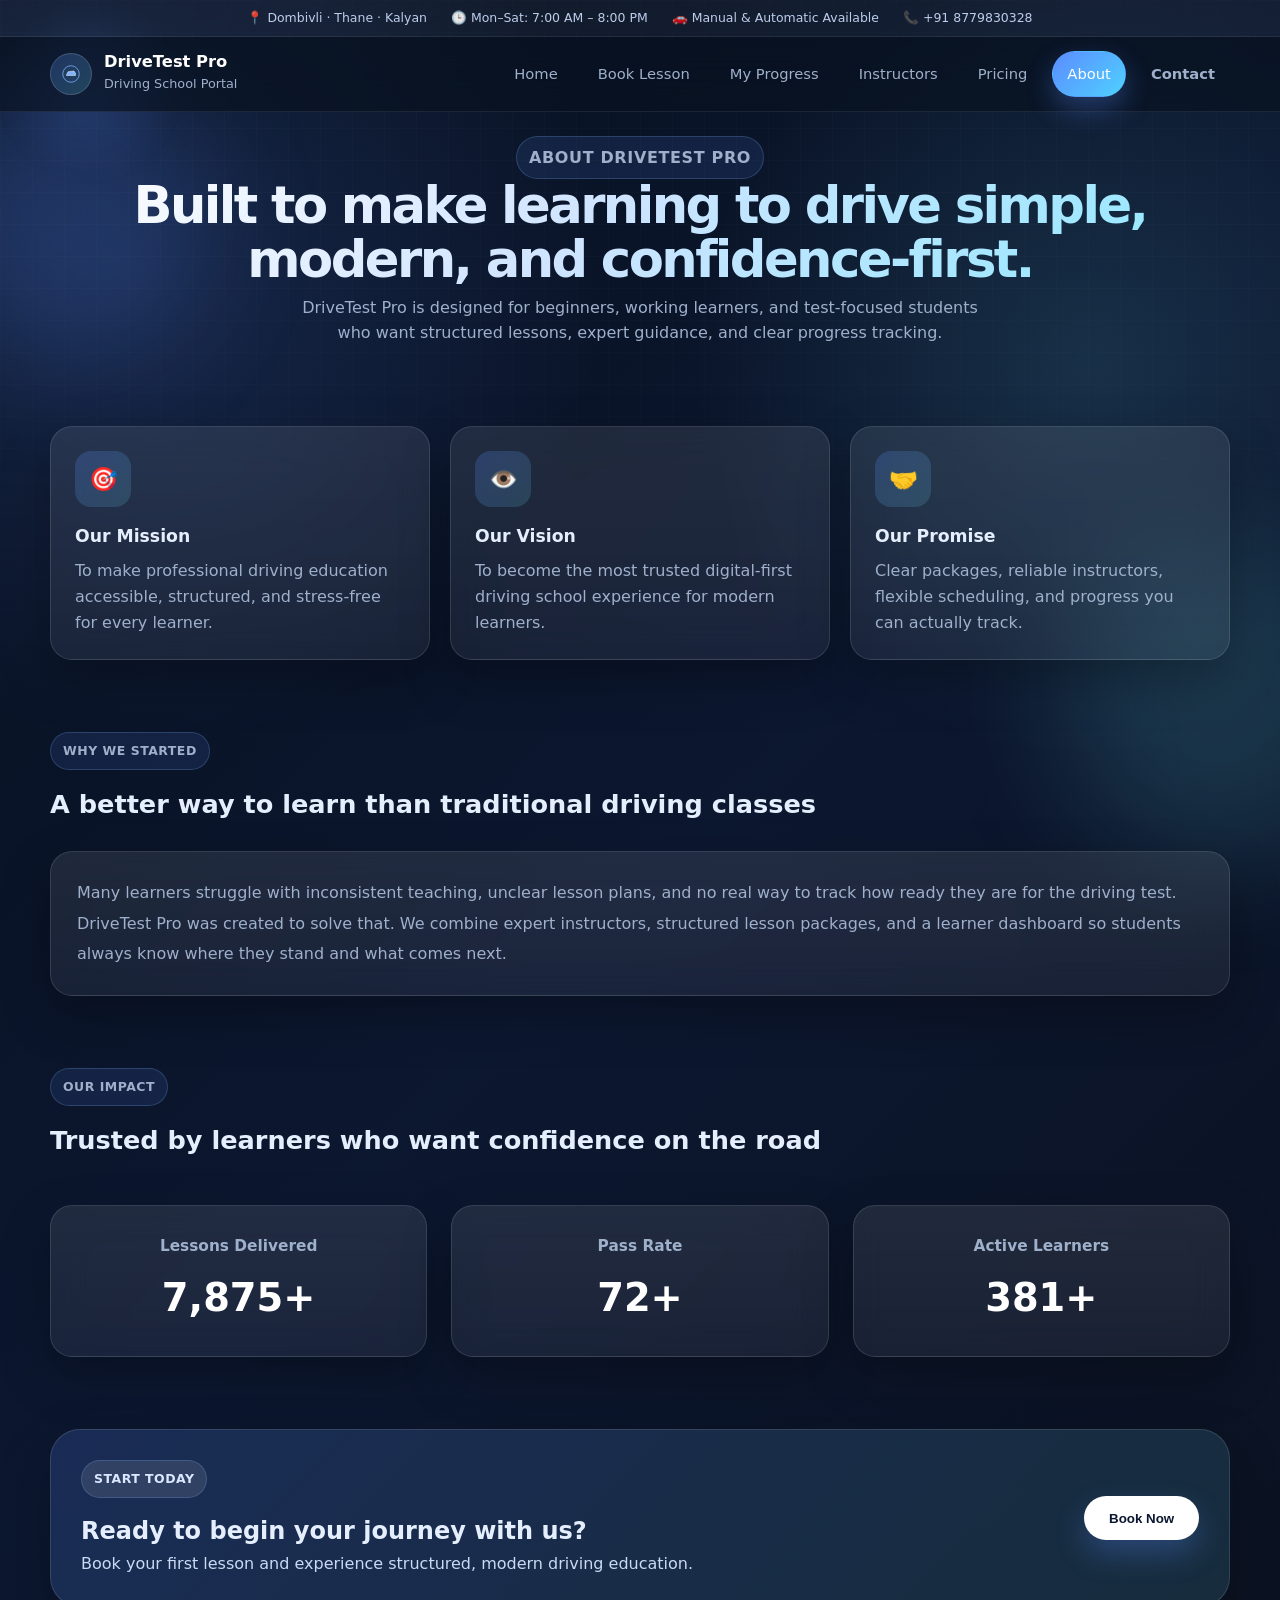
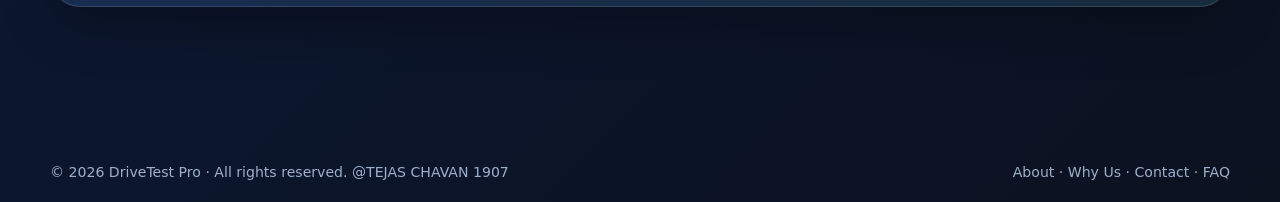
==== about.html @ 381567df "Add files via upload" ====
<title>DriveTest Pro – Home</title>
<title>DriveTest Pro – Book Lesson</title>
<title>DriveTest Pro – My Progress</title>
<title>DriveTest Pro – About Us</title>
<!DOCTYPE html>
<html lang="en">

<head>
    <meta charset="UTF-8" />
    <meta name="viewport" content="width=device-width, initial-scale=1.0" />
    <title>DriveTest Pro – About Us</title>
    <link rel="stylesheet" href="styles.css" />
</head>

<body>
    <div class="preloader" id="preloader">
        <div class="loader-ring"></div>
        <div class="loader-text">DriveTest Pro</div>
    </div>

    <div class="cursor-glow" id="cursorGlow"></div>
    <div class="bg-orb orb-1"></div>
    <div class="bg-orb orb-2"></div>
    <div class="bg-grid"></div>

    <div class="page">
        <div class="utility-bar">
            <span>📍 Dombivli · Thane · Kalyan</span>
            <span>🕒 Mon–Sat: 7:00 AM – 8:00 PM</span>
            <span>🚗 Manual & Automatic Available</span>
            <span>📞 +91 8779830328</span>
        </div>
        <div class="topbar-wrap">
            <header class="topbar">
                <a href="index.html" class="logo-wrap">
                    <svg class="logo-svg" viewBox="0 0 64 64" aria-hidden="true">
                        <circle cx="32" cy="32" r="22" class="logo-ring"></circle>
                        <path class="logo-car" d="M20 34 L24 26 L40 24 L44 30 L44 36 L20 36 Z" />
                    </svg>
                    <div>
                        <div class="logo-text">DriveTest Pro</div>
                        <div class="logo-sub">Driving School Portal</div>
                    </div>
                </a>

                <nav class="nav-links" id="primaryNav">
                    <a href="index.html">Home</a>
                    <a href="book.html">Book Lesson</a>
                    <a href="progress.html">My Progress</a>
                    <a href="instructors.html">Instructors</a>
                    <a href="pricing.html">Pricing</a>
                    <a href="about.html" class="active">About</a>
                    <a href="contact.html" class="nav-cta">Contact</a>
                </nav>

                <button class="nav-toggle" id="navToggle" aria-label="Toggle navigation">
                    <span></span><span></span><span></span>
                </button>
            </header>
        </div>

        <main>
            <section class="page-hero reveal">
                <p class="eyebrow">About DriveTest Pro</p>
                <h1>Built to make learning to drive simple, modern, and confidence-first.</h1>
                <p>
                    DriveTest Pro is designed for beginners, working learners, and test-focused students
                    who want structured lessons, expert guidance, and clear progress tracking.
                </p>
            </section>

            <section class="reveal">
                <div class="feature-grid">
                    <article class="glass-card feature-card">
                        <div class="icon-badge">🎯</div>
                        <h3>Our Mission</h3>
                        <p>
                            To make professional driving education accessible, structured, and stress-free
                            for every learner.
                        </p>
                    </article>

                    <article class="glass-card feature-card">
                        <div class="icon-badge">👁️</div>
                        <h3>Our Vision</h3>
                        <p>
                            To become the most trusted digital-first driving school experience for modern learners.
                        </p>
                    </article>

                    <article class="glass-card feature-card">
                        <div class="icon-badge">🤝</div>
                        <h3>Our Promise</h3>
                        <p>
                            Clear packages, reliable instructors, flexible scheduling, and progress you can actually
                            track.
                        </p>
                    </article>
                </div>
            </section>

            <section class="reveal">
                <div class="section-header">
                    <div>
                        <p class="eyebrow">Why We Started</p>
                        <h2>A better way to learn than traditional driving classes</h2>
                    </div>
                </div>

                <article class="glass-card booking-card">
                    <p class="about-text">
                        Many learners struggle with inconsistent teaching, unclear lesson plans, and no real way
                        to track how ready they are for the driving test. DriveTest Pro was created to solve that.
                        We combine expert instructors, structured lesson packages, and a learner dashboard so
                        students always know where they stand and what comes next.
                    </p>
                </article>
            </section>

            <section class="reveal">
                <div class="section-header">
                    <div>
                        <p class="eyebrow">Our Impact</p>
                        <h2>Trusted by learners who want confidence on the road</h2>
                    </div>
                </div>

                <div class="progress-grid">
                    <article class="glass-card metric-card">
                        <h3>Lessons Delivered</h3>
                        <p class="metric-number counter" data-target="10000">0</p>
                    </article>

                    <article class="glass-card metric-card">
                        <h3>Pass Rate</h3>
                        <p class="metric-number counter" data-target="95">0</p>
                    </article>

                    <article class="glass-card metric-card">
                        <h3>Active Learners</h3>
                        <p class="metric-number counter" data-target="500">0</p>
                    </article>
                </div>
            </section>

            <section class="cta-section reveal">
                <div class="cta-box">
                    <div>
                        <p class="eyebrow light">Start Today</p>
                        <h2>Ready to begin your journey with us?</h2>
                        <p>Book your first lesson and experience structured, modern driving education.</p>
                    </div>
                    <button class="btn-primary light-btn" onclick="window.location.href='book.html'">
                        Book Now
                    </button>
                </div>
            </section>
        </main>

        <div class="footer-inner">
            <span>© 2026 DriveTest Pro · All rights reserved. @TEJAS CHAVAN 1907</span>
            <span>
                <a href="about.html">About</a> ·
                <a href="why-us.html">Why Us</a> ·
                <a href="contact.html">Contact</a> ·
                <a href="faq.html">FAQ</a>
            </span>
        </div>
    </div>

    <script src="app.js"></script>
</body>

</html>
---- styles.css ----
*,
*::before,
*::after {
  box-sizing: border-box;
  margin: 0;
  padding: 0;
}

:root {
  --bg: #081120;
  --bg-soft: #0f1b31;
  --card: rgba(255, 255, 255, 0.08);
  --card-strong: rgba(255, 255, 255, 0.12);
  --white: #ffffff;
  --text: #e5eefc;
  --muted: #9fb0cb;
  --border: rgba(255, 255, 255, 0.12);
  --primary: #5b8cff;
  --primary-2: #6ee7f9;
  --success: #22c55e;
  --warning: #f59e0b;
  --danger: #ef4444;
  --radius: 22px;
  --radius-sm: 16px;
  --shadow: 0 20px 50px rgba(0, 0, 0, 0.28);
  --max: 1180px;
}

html {
  scroll-behavior: smooth;
}

body {
  font-family:
    system-ui,
    -apple-system,
    BlinkMacSystemFont,
    "Segoe UI",
    sans-serif;
  background:
    radial-gradient(
      circle at 10% 15%,
      rgba(91, 140, 255, 0.18),
      transparent 25%
    ),
    radial-gradient(
      circle at 85% 20%,
      rgba(110, 231, 249, 0.12),
      transparent 22%
    ),
    linear-gradient(135deg, #07101e 0%, #0c1730 50%, #0b1220 100%);
  color: var(--text);
  line-height: 1.6;
  overflow-x: hidden;
}

a {
  text-decoration: none;
  color: inherit;
}

img {
  max-width: 100%;
  display: block;
}

/* LOGO */
.logo-img {
  width: 52px;
  height: 52px;
  object-fit: cover;
  border-radius: 14px;
  border: 1px solid rgba(255, 255, 255, 0.14);
  box-shadow: 0 10px 22px rgba(0, 0, 0, 0.22);
  background: rgba(255, 255, 255, 0.04);
  padding: 4px;
}

/* BACKGROUND */
.bg-orb {
  position: fixed;
  border-radius: 50%;
  filter: blur(60px);
  pointer-events: none;
  z-index: -2;
  animation: floatOrb 12s ease-in-out infinite;
}

.orb-1 {
  width: 280px;
  height: 280px;
  background: rgba(91, 140, 255, 0.18);
  top: 80px;
  left: -80px;
}

.orb-2 {
  width: 320px;
  height: 320px;
  background: rgba(110, 231, 249, 0.14);
  bottom: 40px;
  right: -100px;
  animation-delay: -4s;
}

.bg-grid {
  position: fixed;
  inset: 0;
  background-image:
    linear-gradient(rgba(255, 255, 255, 0.03) 1px, transparent 1px),
    linear-gradient(90deg, rgba(255, 255, 255, 0.03) 1px, transparent 1px);
  background-size: 32px 32px;
  mask-image: linear-gradient(to bottom, rgba(0, 0, 0, 0.65), transparent);
  z-index: -3;
}

/* LAYOUT */
.page {
  min-height: 100vh;
  display: flex;
  flex-direction: column;
}

main {
  width: min(var(--max), calc(100% - 48px));
  margin: 0 auto;
  padding: 24px 0 64px;
  flex: 1;
}

section {
  margin-bottom: 72px;
}

/* FORCE HERO GAP FIX */
main {
  padding-top: 24px !important;
}

main > section:first-child,
main > .hero:first-child {
  margin-top: 0 !important;
  padding-top: 0 !important;
}

.hero {
  margin-top: 0 !important;
  padding-top: 0 !important;
  align-content: start !important;
}

.hero-copy,
.hero-image-card {
  align-self: start !important;
}

/* GLASS CARD */
.glass-card {
  background: linear-gradient(
    180deg,
    rgba(255, 255, 255, 0.09),
    rgba(255, 255, 255, 0.06)
  );
  border: 1px solid var(--border);
  backdrop-filter: blur(18px);
  -webkit-backdrop-filter: blur(18px);
  box-shadow: var(--shadow);
  border-radius: var(--radius);
  transition:
    transform 0.35s ease,
    box-shadow 0.35s ease,
    border-color 0.35s ease;
}

.glass-card:hover {
  transform: translateY(-8px);
  border-color: rgba(110, 231, 249, 0.3);
  box-shadow: 0 24px 60px rgba(0, 0, 0, 0.36);
}

/* NAVBAR */
.topbar-wrap {
  position: sticky;
  top: 0;
  z-index: 100;
  backdrop-filter: blur(18px);
  background: rgba(8, 17, 32, 0.65);
  border-bottom: 1px solid rgba(255, 255, 255, 0.08);
  margin-bottom: 0 !important;
}

.topbar {
  width: min(var(--max), calc(100% - 32px));
  margin: 0 auto;
  padding: 14px 0;
  display: flex;
  align-items: center;
  justify-content: space-between;
  gap: 18px;
  position: relative;
}

.logo-wrap {
  display: flex;
  align-items: center;
  gap: 12px;
}

.logo-svg {
  width: 42px;
  height: 42px;
  border-radius: 50%;
  background: linear-gradient(
    135deg,
    rgba(91, 140, 255, 0.25),
    rgba(110, 231, 249, 0.2)
  );
  padding: 8px;
  border: 1px solid rgba(255, 255, 255, 0.15);
}

.logo-ring {
  fill: none;
  stroke: #7fb5ff;
  stroke-width: 2;
}

.logo-car {
  fill: #7fb5ff;
  stroke: #ffffff;
  stroke-width: 1.2;
}

.logo-text {
  font-weight: 700;
  font-size: 1.02rem;
  color: var(--white);
  line-height: 1.1;
}

.logo-sub {
  font-size: 0.8rem;
  color: var(--muted);
  margin-top: 3px;
}

.nav-links {
  display: flex;
  align-items: center;
  gap: 10px;
}

.nav-links a {
  padding: 10px 14px;
  border-radius: 999px;
  color: var(--muted);
  transition: 0.25s ease;
  font-size: 0.92rem;
  border: 1px solid transparent;
}

.nav-links a:hover {
  color: var(--white);
  background: rgba(255, 255, 255, 0.08);
  border-color: rgba(255, 255, 255, 0.08);
}

.nav-links a.active {
  color: var(--white);
  background: linear-gradient(135deg, var(--primary), #4fd1ff);
  box-shadow: 0 12px 28px rgba(91, 140, 255, 0.32);
}

.nav-cta {
  font-weight: 600;
}

.nav-toggle {
  display: none;
  flex-direction: column;
  gap: 4px;
  background: transparent;
  border: 1px solid rgba(255, 255, 255, 0.16);
  padding: 8px;
  border-radius: 12px;
  cursor: pointer;
}

.nav-toggle span {
  width: 18px;
  height: 2px;
  background: white;
  border-radius: 99px;
  transition: 0.3s ease;
}

/* HERO */
.hero {
  display: grid;
  grid-template-columns: minmax(0, 1.05fr) minmax(0, 0.95fr);
  gap: 32px;
  align-items: center;
}

.hero > * {
  min-width: 0;
}

.hero-copy {
  padding: 34px;
  background: linear-gradient(
    180deg,
    rgba(255, 255, 255, 0.09),
    rgba(255, 255, 255, 0.05)
  );
  border: 1px solid var(--border);
  border-radius: 30px;
  box-shadow: var(--shadow);
  position: relative;
  overflow: hidden;
  min-width: 0;
}

.hero-copy::after {
  content: "";
  position: absolute;
  width: 220px;
  height: 220px;
  border-radius: 50%;
  background: radial-gradient(
    circle,
    rgba(91, 140, 255, 0.18),
    transparent 70%
  );
  right: -80px;
  bottom: -80px;
}

.hero-pill,
.eyebrow {
  display: inline-flex;
  align-items: center;
  gap: 8px;
  color: #b9d8ff;
  background: rgba(91, 140, 255, 0.12);
  border: 1px solid rgba(127, 181, 255, 0.22);
  padding: 8px 12px;
  border-radius: 999px;
  font-size: 0.78rem;
  font-weight: 700;
  letter-spacing: 0.04em;
  text-transform: uppercase;
  margin-bottom: 14px;
}

.eyebrow.light {
  background: rgba(255, 255, 255, 0.1);
  color: #d9e8ff;
}

.hero h1,
.page-hero h1 {
  font-size: clamp(2.3rem, 4vw, 4.2rem);
  line-height: 1.05;
  letter-spacing: -0.05em;
  margin-bottom: 14px;
  background: linear-gradient(135deg, #ffffff 0%, #cfe4ff 45%, #8fe9ff 100%);
  -webkit-background-clip: text;
  -webkit-text-fill-color: transparent;
}

.hero-sub,
.page-hero p {
  color: var(--muted);
  max-width: 700px;
  font-size: 1rem;
  margin: 0 auto;
  text-align: center;
}

.hero-actions {
  display: flex;
  flex-wrap: wrap;
  gap: 12px;
  margin: 22px 0 24px;
}

.hero-stats {
  display: grid;
  grid-template-columns: repeat(3, minmax(0, 1fr));
  gap: 12px;
}

.stat-card {
  background: rgba(255, 255, 255, 0.06);
  border: 1px solid var(--border);
  border-radius: 18px;
  padding: 14px;
  transition:
    transform 0.3s ease,
    border-color 0.3s ease;
}

.stat-card:hover {
  transform: translateY(-4px);
  border-color: rgba(110, 231, 249, 0.28);
}

.stat-card strong {
  display: block;
  font-size: 1.2rem;
  color: var(--white);
  margin-bottom: 2px;
}

.stat-card span {
  color: var(--muted);
  font-size: 0.88rem;
}

.hero-micro {
  margin-top: 12px;
  color: var(--muted);
  font-size: 0.88rem;
}

.hero-image-card {
  position: relative;
  min-height: 540px;
  height: 100%;
  border-radius: 30px;
  overflow: hidden;
  box-shadow: var(--shadow);
  border: 1px solid var(--border);
  min-width: 0;
  animation: softFloat 5s ease-in-out infinite;
}

.hero-image-card img {
  width: 100%;
  height: 100%;
  object-fit: cover;
  display: block;
}

.hero-image-badges {
  position: absolute;
  left: 16px;
  right: 16px;
  bottom: 16px;
  display: flex;
  flex-wrap: wrap;
  gap: 10px;
}

.hero-image-badges span {
  background: rgba(8, 17, 32, 0.7);
  color: var(--white);
  padding: 10px 14px;
  border-radius: 999px;
  border: 1px solid rgba(255, 255, 255, 0.12);
  backdrop-filter: blur(8px);
  font-size: 0.82rem;
}

/* BUTTONS */
.btn-primary,
.btn-ghost,
.pricing-btn {
  border: none;
  outline: none;
  cursor: pointer;
  transition: 0.28s ease;
  font-weight: 700;
}

.btn-primary,
.primary-btn {
  background: linear-gradient(135deg, var(--primary), var(--primary-2));
  color: var(--white);
  padding: 0.92rem 1.55rem;
  border-radius: 999px;
  box-shadow: 0 14px 30px rgba(91, 140, 255, 0.28);
}

.btn-primary:hover,
.primary-btn:hover {
  transform: translateY(-2px) scale(1.01);
  box-shadow: 0 18px 36px rgba(91, 140, 255, 0.36);
}

.light-btn {
  background: white;
  color: #0b1730;
}

.btn-ghost {
  background: rgba(255, 255, 255, 0.05);
  color: var(--white);
  padding: 0.92rem 1.4rem;
  border-radius: 999px;
  border: 1px solid rgba(255, 255, 255, 0.12);
}

.btn-ghost:hover {
  background: rgba(255, 255, 255, 0.1);
  transform: translateY(-2px);
}

.btn-primary:active,
.btn-ghost:active,
.pricing-btn:active {
  transform: scale(0.98);
}

/* HEADERS */
.section-header {
  display: flex;
  justify-content: space-between;
  align-items: end;
  gap: 20px;
  margin-bottom: 22px;
}

.section-header.left {
  justify-content: flex-start;
}

.section-header h2 {
  font-size: clamp(1.5rem, 2vw, 2.1rem);
  margin-bottom: 4px;
}

.section-header p {
  color: var(--muted);
  max-width: 44ch;
}

.page-hero {
  text-align: center;
  padding: 12px 0 8px;
}

.page-hero h1 {
  margin-bottom: 8px;
}

/* GRIDS */
.feature-grid,
.pricing-grid,
.progress-grid,
.testimonial-grid {
  display: grid;
  gap: 20px;
}

.feature-grid {
  grid-template-columns: repeat(3, minmax(0, 1fr));
}

.feature-card {
  padding: 24px;
}

.icon-badge {
  width: 56px;
  height: 56px;
  display: grid;
  place-items: center;
  font-size: 1.45rem;
  border-radius: 16px;
  background: linear-gradient(
    135deg,
    rgba(91, 140, 255, 0.22),
    rgba(110, 231, 249, 0.15)
  );
  margin-bottom: 16px;
}

.feature-card h3 {
  margin-bottom: 8px;
  font-size: 1.08rem;
}

.feature-card p {
  color: var(--muted);
}

/* INSTRUCTORS */
.instructor-grid {
  display: grid;
  grid-template-columns: repeat(2, minmax(0, 1fr));
  gap: 20px;
}

.instructor-card {
  display: flex;
  gap: 18px;
  padding: 20px;
}

.instructor-photo {
  width: 92px;
  height: 92px;
  object-fit: cover;
  border-radius: 22px;
  flex-shrink: 0;
}

.instructor-info {
  flex: 1;
}

.instructor-top {
  display: flex;
  justify-content: space-between;
  gap: 12px;
  margin-bottom: 10px;
}

.badge {
  display: inline-block;
  font-size: 0.78rem;
  color: #d7e8ff;
  background: rgba(91, 140, 255, 0.12);
  border: 1px solid rgba(127, 181, 255, 0.2);
  padding: 6px 11px;
  border-radius: 999px;
  font-weight: 600;
}

.rating {
  text-align: right;
}

.stars {
  color: #fbbf24;
  display: block;
  font-size: 0.92rem;
}

.rating-value {
  color: var(--white);
  font-size: 0.88rem;
  font-weight: 700;
}

.instructor-info p {
  color: var(--muted);
}

.feedback {
  margin-top: 10px;
  padding: 12px 14px;
  border-left: 3px solid #7fb5ff;
  background: rgba(255, 255, 255, 0.05);
  border-radius: 12px;
  font-style: italic;
  color: #d2def3 !important;
}

/* PREMIUM INSTRUCTORS */
.premium-instructor-grid {
  display: grid;
  grid-template-columns: repeat(2, minmax(0, 1fr));
  gap: 24px;
}

.premium-card {
  display: flex;
  gap: 20px;
  padding: 22px;
  border-radius: 26px;
  position: relative;
  transition:
    transform 0.35s ease,
    box-shadow 0.35s ease,
    border-color 0.35s ease;
}

.premium-card:hover {
  transform: translateY(-10px);
  border-color: rgba(110, 231, 249, 0.32);
  box-shadow: 0 28px 60px rgba(0, 0, 0, 0.38);
}

.instructor-photo-wrap {
  position: relative;
  flex-shrink: 0;
}

.instructor-photo-wrap .instructor-photo {
  width: 110px;
  height: 110px;
  object-fit: cover;
  border-radius: 24px;
  border: 1px solid rgba(255, 255, 255, 0.12);
  box-shadow: 0 14px 30px rgba(0, 0, 0, 0.24);
}

.instructor-tag {
  position: absolute;
  left: 10px;
  bottom: 10px;
  padding: 6px 10px;
  border-radius: 999px;
  font-size: 0.72rem;
  font-weight: 700;
  background: rgba(8, 17, 32, 0.78);
  color: #eaf4ff;
  border: 1px solid rgba(255, 255, 255, 0.12);
  backdrop-filter: blur(8px);
}

.instructor-desc {
  color: var(--muted);
  font-size: 0.95rem;
  line-height: 1.7;
  margin-bottom: 12px;
}

.rating-pill {
  min-width: 78px;
  text-align: center;
  padding: 8px 10px;
  border-radius: 16px;
  background: rgba(255, 255, 255, 0.06);
  border: 1px solid rgba(255, 255, 255, 0.1);
}

.rating-pill .stars {
  display: block;
  font-size: 0.88rem;
  color: #fbbf24;
  line-height: 1.1;
}

.rating-pill .rating-value {
  display: block;
  margin-top: 2px;
  font-size: 0.86rem;
  font-weight: 700;
  color: var(--white);
}

.premium-feedback {
  margin-top: 0;
  padding: 14px 16px;
  border-left: 3px solid #7fb5ff;
  background: linear-gradient(
    135deg,
    rgba(255, 255, 255, 0.06),
    rgba(255, 255, 255, 0.03)
  );
  border-radius: 14px;
  font-style: italic;
  color: #dbe8ff !important;
}

.premium-card::after {
  content: "";
  position: absolute;
  inset: auto -40px -40px auto;
  width: 140px;
  height: 140px;
  border-radius: 50%;
  background: radial-gradient(
    circle,
    rgba(91, 140, 255, 0.14),
    transparent 70%
  );
  pointer-events: none;
}

/* TESTIMONIALS */
.testimonial-grid {
  grid-template-columns: repeat(4, minmax(0, 1fr));
}

.testimonial-card {
  padding: 20px;
}

.testimonial-card h3 {
  margin-bottom: 8px;
}

.testimonial-card p {
  color: var(--muted);
}

/* PRICING */
.pricing-grid {
  grid-template-columns: repeat(3, minmax(0, 1fr));
}

.pricing-card {
  padding: 28px 24px;
  position: relative;
  overflow: hidden;
}

.pricing-card.highlight {
  transform: scale(1.03);
  border-color: rgba(110, 231, 249, 0.28);
  animation: softFloat 5s ease-in-out infinite;
}

.pricing-badge {
  position: absolute;
  top: 14px;
  right: 14px;
  font-size: 0.76rem;
  font-weight: 700;
  padding: 6px 10px;
  border-radius: 999px;
  background: linear-gradient(135deg, var(--primary), var(--primary-2));
  color: white;
}

.price {
  font-size: 2.2rem;
  font-weight: 800;
  margin: 12px 0 8px;
  background: linear-gradient(135deg, #a7c8ff, #7ce7ff);
  -webkit-background-clip: text;
  -webkit-text-fill-color: transparent;
}

.saving {
  color: #7be6a2;
  font-weight: 700;
  margin-bottom: 8px;
}

.pricing-note {
  color: var(--muted);
  margin-bottom: 18px;
}

.pricing-btn {
  margin-top: 8px;
  padding: 0.88rem 1.2rem;
  border-radius: 14px;
  background: rgba(255, 255, 255, 0.08);
  color: white;
  width: 100%;
  border: 1px solid rgba(255, 255, 255, 0.12);
}

.pricing-btn:hover {
  background: rgba(255, 255, 255, 0.13);
  transform: translateY(-2px);
}

/* FORMS / BOOKING */
.booking-card,
.progress-card,
.latest-booking-card,
.history-card {
  padding: 26px;
}

.form-grid {
  display: grid;
  gap: 16px;
}

.form-row-inline {
  display: grid;
  grid-template-columns: repeat(2, minmax(0, 1fr));
  gap: 16px;
}

label {
  display: block;
  font-size: 0.88rem;
  color: #c9d8ef;
  margin-bottom: 6px;
}

input[type="date"],
select {
  width: 100%;
  padding: 12px 14px;
  border-radius: 14px;
  background: rgba(255, 255, 255, 0.08);
  color: var(--white);
  border: 1px solid rgba(255, 255, 255, 0.12);
  outline: none;
}

input[type="date"]:focus,
select:focus {
  border-color: rgba(110, 231, 249, 0.44);
  box-shadow: 0 0 0 4px rgba(91, 140, 255, 0.12);
}

.package-group {
  margin-top: 18px;
}

.package-options {
  display: grid;
  gap: 14px;
  margin-top: 10px;
}

.package-option {
  display: flex;
  justify-content: space-between;
  gap: 12px;
  padding: 16px;
  border-radius: 18px;
  background: rgba(255, 255, 255, 0.05);
  border: 1px solid rgba(255, 255, 255, 0.1);
  cursor: pointer;
  transition: 0.28s ease;
}

.package-option:hover,
.package-option.active {
  transform: translateY(-3px);
  background: rgba(91, 140, 255, 0.13);
  border-color: rgba(127, 181, 255, 0.28);
}

.highlight-option {
  box-shadow: inset 0 0 0 1px rgba(110, 231, 249, 0.2);
}

.pkg-main {
  display: flex;
  align-items: center;
  gap: 10px;
  flex-wrap: wrap;
}

.pkg-name {
  font-weight: 700;
  color: var(--white);
}

.pkg-price,
.pkg-save {
  color: var(--muted);
}

.booking-actions {
  display: flex;
  gap: 12px;
  flex-wrap: wrap;
  margin-top: 18px;
}

/* PROGRESS */
.progress-grid {
  display: grid;
  grid-template-columns: repeat(auto-fit, minmax(260px, 1fr));
  gap: 24px;
  margin-top: 40px;
}

.metric-card {
  padding: 28px;
  text-align: center;
  min-height: 130px;
  display: flex;
  flex-direction: column;
  justify-content: center;
}

.metric-card h3 {
  color: var(--muted);
  font-size: 0.96rem;
  margin-bottom: 8px;
}

.metric-number {
  font-size: 2.4rem;
  font-weight: 800;
  color: var(--white);
}

.progress-bar-wrap {
  width: 100%;
  height: 18px;
  border-radius: 999px;
  background: rgba(255, 255, 255, 0.08);
  overflow: hidden;
  margin: 16px 0 10px;
}

.progress-bar {
  width: 0;
  height: 100%;
  border-radius: 999px;
  background: linear-gradient(135deg, var(--primary), var(--primary-2));
  transition: width 1s ease;
}

.progress-text {
  color: var(--muted);
}

.progress-actions {
  display: flex;
  justify-content: center;
  align-items: center;
  gap: 16px;
  margin: 40px 0;
  flex-wrap: wrap;
}

.latest-booking,
.history-list {
  display: grid;
  gap: 12px;
}

.booking-item {
  padding: 16px;
  border-radius: 18px;
  background: rgba(255, 255, 255, 0.05);
  border: 1px solid rgba(255, 255, 255, 0.08);
}

.booking-item h4 {
  margin-bottom: 6px;
}

.booking-item p {
  color: var(--muted);
}

/* CTA */
.cta-box {
  display: flex;
  align-items: center;
  justify-content: space-between;
  gap: 24px;
  padding: 30px;
  border-radius: 30px;
  background: linear-gradient(
    135deg,
    rgba(91, 140, 255, 0.18),
    rgba(110, 231, 249, 0.12)
  );
  border: 1px solid rgba(255, 255, 255, 0.12);
  box-shadow: var(--shadow);
  animation: softFloat 5s ease-in-out infinite;
}

.cta-box p {
  color: #c9daf5;
}

/* ABOUT / CONTACT / FAQ */
.about-text {
  color: var(--muted);
  font-size: 1rem;
  line-height: 1.9;
}

.contact-layout {
  display: grid;
  grid-template-columns: 1.2fr 0.8fr;
  gap: 24px;
  align-items: start;
}

.contact-side {
  display: grid;
  gap: 20px;
}

.contact-card {
  padding: 22px;
}

.contact-card h3 {
  margin-bottom: 10px;
  color: var(--white);
}

.contact-card p {
  color: var(--muted);
  margin-bottom: 8px;
}

.contact-form input[type="text"],
.contact-form input[type="email"],
.contact-form input[type="tel"],
.contact-form textarea,
.contact-form select {
  width: 100%;
  padding: 12px 14px;
  border-radius: 14px;
  background: rgba(255, 255, 255, 0.08);
  color: var(--white);
  border: 1px solid rgba(255, 255, 255, 0.12);
  outline: none;
  font: inherit;
}

.contact-form textarea {
  resize: vertical;
  min-height: 140px;
}

.faq-list {
  display: grid;
  gap: 18px;
}

.faq-card {
  padding: 22px;
}

.faq-card h3 {
  margin-bottom: 8px;
  color: var(--white);
  font-size: 1.05rem;
}

.faq-card p {
  color: var(--muted);
}

/* FOOTER */
footer {
  border-top: 1px solid rgba(255, 255, 255, 0.08);
  background: rgba(8, 17, 32, 0.45);
  backdrop-filter: blur(16px);
}

.footer-inner {
  width: min(var(--max), calc(100% - 32px));
  margin: 0 auto;
  padding: 18px 0;
  display: flex;
  justify-content: space-between;
  gap: 16px;
  flex-wrap: wrap;
  color: var(--muted);
  font-size: 0.88rem;
}

/* POPUP */
.booking-popup {
  position: fixed;
  top: 22px;
  right: 22px;
  z-index: 9999;
  opacity: 0;
  transform: translateY(-15px) scale(0.96);
  transition: 0.28s ease;
  min-width: 320px;
  max-width: 420px;
}

.booking-popup.show {
  opacity: 1;
  transform: translateY(0) scale(1);
}

.booking-popup-content {
  display: flex;
  gap: 14px;
  align-items: flex-start;
  background: rgba(8, 17, 32, 0.92);
  border: 1px solid rgba(255, 255, 255, 0.12);
  box-shadow: var(--shadow);
  padding: 16px 18px;
  border-radius: 20px;
  backdrop-filter: blur(16px);
}

.booking-popup-icon {
  width: 40px;
  height: 40px;
  border-radius: 50%;
  display: grid;
  place-items: center;
  font-weight: 800;
  flex-shrink: 0;
}

.booking-popup.success .booking-popup-icon {
  background: rgba(34, 197, 94, 0.16);
  color: #7ef0a2;
}

.booking-popup.error .booking-popup-icon {
  background: rgba(239, 68, 68, 0.16);
  color: #ff9f9f;
}

.booking-popup-text h4 {
  margin-bottom: 4px;
}

.booking-popup-text p {
  color: var(--muted);
  font-size: 0.92rem;
}

.booking-popup-close {
  margin-left: auto;
  background: transparent;
  border: none;
  color: white;
  font-size: 1.3rem;
  cursor: pointer;
}

/* REVEAL */
.reveal {
  opacity: 0;
  transform: translateY(24px);
  transition:
    opacity 0.7s ease,
    transform 0.7s ease;
}

.reveal.show {
  opacity: 1;
  transform: translateY(0);
}

/* PRELOADER */
.preloader {
  position: fixed;
  inset: 0;
  background: radial-gradient(circle at top, #102140, #07101e 65%);
  display: grid;
  place-items: center;
  z-index: 99999;
  transition:
    opacity 0.6s ease,
    visibility 0.6s ease;
}

.preloader.hide {
  opacity: 0;
  visibility: hidden;
}

.loader-ring {
  width: 78px;
  height: 78px;
  border-radius: 50%;
  border: 4px solid rgba(255, 255, 255, 0.12);
  border-top-color: #7ce7ff;
  border-right-color: #5b8cff;
  animation: spin 1s linear infinite;
  margin: 0 auto 14px;
}

.loader-text {
  color: #dce8ff;
  font-weight: 700;
  letter-spacing: 0.08em;
  text-transform: uppercase;
  text-align: center;
  font-size: 0.92rem;
}

/* CURSOR GLOW */
.cursor-glow {
  position: fixed;
  width: 180px;
  height: 180px;
  border-radius: 50%;
  pointer-events: none;
  z-index: -1;
  background: radial-gradient(
    circle,
    rgba(91, 140, 255, 0.18),
    transparent 68%
  );
  filter: blur(10px);
  transition: transform 0.08s linear;
}

/* CARD SHINE */
.glass-card,
.stat-card {
  position: relative;
  overflow: hidden;
}

.glass-card::before,
.stat-card::before {
  content: "";
  position: absolute;
  inset: 0;
  background: radial-gradient(
    280px circle at var(--mx, 50%) var(--my, 50%),
    rgba(255, 255, 255, 0.14),
    transparent 42%
  );
  opacity: 0;
  transition: opacity 0.3s ease;
  pointer-events: none;
}

.glass-card:hover::before,
.stat-card:hover::before {
  opacity: 1;
}

/* NAV ICON */
.nav-toggle.open span:nth-child(1) {
  transform: translateY(6px) rotate(45deg);
}

.nav-toggle.open span:nth-child(2) {
  opacity: 0;
}

.nav-toggle.open span:nth-child(3) {
  transform: translateY(-6px) rotate(-45deg);
}

/* ANIMATIONS */
@keyframes floatOrb {
  0%,
  100% {
    transform: translateY(0px) translateX(0px);
  }
  50% {
    transform: translateY(-18px) translateX(10px);
  }
}

@keyframes spin {
  to {
    transform: rotate(360deg);
  }
}

@keyframes softFloat {
  0%,
  100% {
    transform: translateY(0px);
  }
  50% {
    transform: translateY(-6px);
  }
}

/* RESPONSIVE */
@media (max-width: 1024px) {
  .hero {
    grid-template-columns: 1fr;
  }

  .feature-grid,
  .pricing-grid,
  .progress-grid {
    grid-template-columns: 1fr;
  }

  .testimonial-grid {
    grid-template-columns: repeat(2, minmax(0, 1fr));
  }

  .instructor-grid,
  .premium-instructor-grid {
    grid-template-columns: 1fr;
  }

  .hero-image-card {
    min-height: 420px;
  }

  .cta-box {
    flex-direction: column;
    align-items: flex-start;
  }

  .contact-layout {
    grid-template-columns: 1fr;
  }
}

@media (max-width: 768px) {
  main {
    padding-top: 18px !important;
  }

  .nav-toggle {
    display: flex;
  }

  .nav-links {
    position: absolute;
    top: calc(100% + 10px);
    left: 16px;
    right: 16px;
    display: none;
    flex-direction: column;
    align-items: stretch;
    padding: 12px;
    border-radius: 18px;
    background: rgba(8, 17, 32, 0.96);
    border: 1px solid rgba(255, 255, 255, 0.08);
    box-shadow: var(--shadow);
  }

  .nav-links.show {
    display: flex;
  }

  .hero {
    gap: 20px;
  }

  .hero-copy {
    padding: 24px;
  }

  .hero-stats,
  .testimonial-grid,
  .progress-grid,
  .form-row-inline {
    grid-template-columns: 1fr;
  }

  .instructor-card,
  .premium-card {
    flex-direction: column;
  }

  .instructor-photo,
  .instructor-photo-wrap .instructor-photo {
    width: 100%;
    height: 240px;
    border-radius: 22px;
  }

  .instructor-tag {
    left: 14px;
    bottom: 14px;
  }

  .instructor-top {
    flex-direction: column;
    align-items: flex-start;
  }

  .rating-pill {
    min-width: auto;
  }

  .booking-popup {
    left: 14px;
    right: 14px;
    min-width: auto;
    max-width: none;
    top: 14px;
  }
}

@media (max-width: 767px) {
  .cursor-glow {
    display: none;
  }

  .hero-image-card,
  .cta-box,
  .pricing-card.highlight {
    animation: none;
  }
}
/* UTILITY BAR */
.utility-bar {
  width: 100%;
  padding: 8px 20px;
  display: flex;
  justify-content: center;
  gap: 24px;
  flex-wrap: wrap;
  font-size: 0.78rem;
  color: #cfe0ff;
  background: rgba(255, 255, 255, 0.04);
  border-bottom: 1px solid rgba(255, 255, 255, 0.08);
  backdrop-filter: blur(14px);
}

.utility-bar span {
  opacity: 0.9;
}

/* TRUST STRIP */
.trust-strip-section {
  margin-top: -20px;
}

.trust-strip {
  display: grid;
  grid-template-columns: repeat(4, minmax(0, 1fr));
  gap: 16px;
  padding: 18px;
  border-radius: 24px;
  background: linear-gradient(
    135deg,
    rgba(255, 255, 255, 0.07),
    rgba(255, 255, 255, 0.04)
  );
  border: 1px solid rgba(255, 255, 255, 0.1);
  backdrop-filter: blur(16px);
  box-shadow: var(--shadow);
}

.trust-item {
  padding: 14px 16px;
  border-radius: 18px;
  background: rgba(255, 255, 255, 0.04);
  border: 1px solid rgba(255, 255, 255, 0.08);
}

.trust-item strong {
  display: block;
  font-size: 1rem;
  color: var(--white);
  margin-bottom: 4px;
}

.trust-item span {
  color: var(--muted);
  font-size: 0.86rem;
}

/* STAGGER FEEL FOR CARD GRIDS */
.feature-grid > *,
.instructor-grid > *,
.testimonial-grid > *,
.pricing-grid > *,
.progress-grid > * {
  animation: cardFadeUp 0.7s ease both;
}

.feature-grid > *:nth-child(2),
.instructor-grid > *:nth-child(2),
.testimonial-grid > *:nth-child(2),
.pricing-grid > *:nth-child(2),
.progress-grid > *:nth-child(2) {
  animation-delay: 0.08s;
}

.feature-grid > *:nth-child(3),
.instructor-grid > *:nth-child(3),
.testimonial-grid > *:nth-child(3),
.pricing-grid > *:nth-child(3),
.progress-grid > *:nth-child(3) {
  animation-delay: 0.16s;
}

.feature-grid > *:nth-child(4),
.instructor-grid > *:nth-child(4),
.testimonial-grid > *:nth-child(4) {
  animation-delay: 0.24s;
}

@keyframes cardFadeUp {
  from {
    opacity: 0;
    transform: translateY(24px);
  }
  to {
    opacity: 1;
    transform: translateY(0);
  }
}

/* FAQ ACCORDION */
.faq-card {
  padding: 0;
  overflow: hidden;
}

.faq-question {
  width: 100%;
  text-align: left;
  background: transparent;
  color: var(--white);
  border: none;
  padding: 20px 22px;
  font: inherit;
  font-size: 1.02rem;
  font-weight: 700;
  cursor: pointer;
  display: flex;
  justify-content: space-between;
  align-items: center;
}

.faq-question span:last-child {
  font-size: 1.2rem;
  transition: transform 0.25s ease;
}

.faq-card.active .faq-question span:last-child {
  transform: rotate(45deg);
}

.faq-answer {
  max-height: 0;
  overflow: hidden;
  transition:
    max-height 0.35s ease,
    padding 0.35s ease;
  padding: 0 22px;
}

.faq-card.active .faq-answer {
  max-height: 180px;
  padding: 0 22px 20px;
}

.faq-answer p {
  color: var(--muted);
}

/* RESPONSIVE */
@media (max-width: 1024px) {
  .trust-strip {
    grid-template-columns: repeat(2, minmax(0, 1fr));
  }
}

@media (max-width: 768px) {
  .utility-bar {
    gap: 10px;
    font-size: 0.72rem;
    padding: 8px 12px;
  }

  .trust-strip {
    grid-template-columns: 1fr;
  }
}
/* WHATSAPP FLOAT */
.whatsapp-float {
  position: fixed;
  right: 22px;
  bottom: 22px;
  z-index: 9998;
  display: inline-flex;
  align-items: center;
  gap: 10px;
  padding: 12px 16px;
  border-radius: 999px;
  background: linear-gradient(135deg, #25d366, #1da851);
  color: #ffffff;
  font-weight: 700;
  font-size: 0.92rem;
  box-shadow: 0 16px 34px rgba(37, 211, 102, 0.28);
  border: 1px solid rgba(255, 255, 255, 0.14);
  transition:
    transform 0.25s ease,
    box-shadow 0.25s ease;
}

.whatsapp-float:hover {
  transform: translateY(-3px) scale(1.02);
  box-shadow: 0 20px 40px rgba(37, 211, 102, 0.35);
}

.whatsapp-icon {
  display: grid;
  place-items: center;
  width: 28px;
  height: 28px;
  border-radius: 50%;
  background: rgba(255, 255, 255, 0.16);
  font-size: 1rem;
}

.whatsapp-text {
  white-space: nowrap;
}

@media (max-width: 768px) {
  .whatsapp-float {
    right: 14px;
    bottom: 14px;
    padding: 12px;
  }

  .whatsapp-text {
    display: none;
  }
}
/* LOCATION + MAP SECTION */
.location-layout {
  display: grid;
  grid-template-columns: 0.95fr 1.05fr;
  gap: 24px;
  align-items: stretch;
}

.location-card,
.map-card {
  padding: 24px;
}

.location-card h3 {
  font-size: 1.2rem;
  margin-bottom: 12px;
  color: var(--white);
}

.location-card p {
  color: var(--muted);
  margin-bottom: 10px;
}

.location-chips {
  display: flex;
  flex-wrap: wrap;
  gap: 10px;
  margin-top: 16px;
}

.location-chips span {
  padding: 8px 12px;
  border-radius: 999px;
  background: rgba(255, 255, 255, 0.06);
  border: 1px solid rgba(255, 255, 255, 0.1);
  color: #dbe8ff;
  font-size: 0.82rem;
  font-weight: 600;
}

.fake-map {
  position: relative;
  width: 100%;
  min-height: 320px;
  border-radius: 24px;
  overflow: hidden;
  background:
    radial-gradient(
      circle at 20% 30%,
      rgba(91, 140, 255, 0.14),
      transparent 20%
    ),
    radial-gradient(
      circle at 70% 60%,
      rgba(110, 231, 249, 0.12),
      transparent 18%
    ),
    linear-gradient(
      135deg,
      rgba(255, 255, 255, 0.05),
      rgba(255, 255, 255, 0.02)
    );
  border: 1px solid rgba(255, 255, 255, 0.1);
}

.map-grid {
  position: absolute;
  inset: 0;
  background-image:
    linear-gradient(rgba(255, 255, 255, 0.03) 1px, transparent 1px),
    linear-gradient(90deg, rgba(255, 255, 255, 0.03) 1px, transparent 1px);
  background-size: 32px 32px;
}

.map-road {
  position: absolute;
  background: rgba(255, 255, 255, 0.08);
  border-radius: 999px;
}

.road-a {
  width: 130%;
  height: 10px;
  top: 48%;
  left: -10%;
  transform: rotate(-12deg);
}

.road-b {
  width: 10px;
  height: 110%;
  top: -10%;
  left: 56%;
  transform: rotate(8deg);
}

.road-c {
  width: 95%;
  height: 8px;
  top: 24%;
  left: 8%;
  transform: rotate(18deg);
}

.map-pin {
  position: absolute;
}

.pin-main {
  left: 52%;
  top: 46%;
  transform: translate(-50%, -50%);
  text-align: center;
}

.pin-dot {
  display: inline-block;
  width: 18px;
  height: 18px;
  border-radius: 50%;
  background: linear-gradient(135deg, #5b8cff, #6ee7f9);
  box-shadow: 0 0 0 8px rgba(91, 140, 255, 0.12);
}

.pin-dot.small {
  width: 12px;
  height: 12px;
  box-shadow: 0 0 0 6px rgba(91, 140, 255, 0.08);
}

.pin-label {
  display: inline-block;
  margin-top: 10px;
  padding: 8px 12px;
  border-radius: 999px;
  background: rgba(8, 17, 32, 0.78);
  color: var(--white);
  border: 1px solid rgba(255, 255, 255, 0.12);
  font-size: 0.82rem;
  font-weight: 700;
}

.pin-1 {
  left: 24%;
  top: 28%;
}

.pin-2 {
  left: 74%;
  top: 30%;
}

.pin-3 {
  left: 68%;
  top: 72%;
}

@media (max-width: 1024px) {
  .location-layout {
    grid-template-columns: 1fr;
  }
}
.map-card {
  padding: 24px;
}

.real-map {
  position: relative;
  width: 100%;
  height: 320px;
  border-radius: 24px;
  overflow: hidden;
  border: 1px solid rgba(255, 255, 255, 0.12);
  background: #0c1628;
}

.real-map iframe {
  width: 100%;
  height: 100%;
  border: 0;
  filter: grayscale(100%) contrast(110%) brightness(78%);
}

.map-actions {
  margin-top: 16px;
  display: flex;
  justify-content: flex-start;
}
/* LIVE SLOT CHIP */
.live-chip {
  margin-bottom: 18px;
  display: inline-flex;
  align-items: center;
  gap: 10px;
  padding: 9px 14px;
  border-radius: 999px;
  background: rgba(255, 255, 255, 0.06);
  border: 1px solid rgba(255, 255, 255, 0.1);
  color: #dbe8ff;
  font-size: 0.86rem;
  font-weight: 600;
}

.live-dot {
  width: 10px;
  height: 10px;
  border-radius: 50%;
  background: #22c55e;
  box-shadow: 0 0 0 6px rgba(34, 197, 94, 0.14);
  animation: pulseDot 1.8s infinite;
}

@keyframes pulseDot {
  0%,
  100% {
    transform: scale(1);
    box-shadow: 0 0 0 0 rgba(34, 197, 94, 0.22);
  }
  50% {
    transform: scale(1.08);
    box-shadow: 0 0 0 7px rgba(34, 197, 94, 0.08);
  }
}
/* TRAINING CARS SECTION */
.cars-grid {
  display: grid;
  grid-template-columns: repeat(3, minmax(0, 1fr));
  gap: 22px;
}

.car-card {
  overflow: hidden;
  padding: 0;
}

.car-image {
  width: 100%;
  height: 220px;
  object-fit: cover;
  display: block;
}

.car-content {
  padding: 20px;
}

.car-top {
  display: flex;
  justify-content: space-between;
  align-items: center;
  gap: 12px;
  margin-bottom: 10px;
}

.car-top h3 {
  color: var(--white);
  font-size: 1.08rem;
}

.car-card p {
  color: var(--muted);
}

.car-badge {
  padding: 6px 10px;
  border-radius: 999px;
  font-size: 0.76rem;
  font-weight: 700;
  color: #dbe8ff;
  background: rgba(91, 140, 255, 0.12);
  border: 1px solid rgba(127, 181, 255, 0.2);
}

.car-card img {
  transition: transform 0.45s ease;
}

.car-card:hover img {
  transform: scale(1.04);
}

@media (max-width: 1024px) {
  .cars-grid {
    grid-template-columns: 1fr;
  }
}

body {
  animation: pageFade 0.5s ease;
}

@keyframes pageFade {
  from {
    opacity: 0;
    transform: translateY(6px);
  }
  to {
    opacity: 1;
    transform: translateY(0);
  }
}
.scroll-bar {
  position: fixed;
  top: 0;
  left: 0;
  height: 3px;
  width: 0%;
  background: linear-gradient(90deg, #5b8cff, #6ee7f9);
  z-index: 9999;
}

.instructor-card:hover {
  transform: translateY(-10px) scale(1.02);
}
button {
  position: relative;
  overflow: hidden;
}

button::after {
  content: "";
  position: absolute;
  width: 0;
  height: 0;
  background: rgba(255, 255, 255, 0.3);
  border-radius: 50%;
  transform: translate(-50%, -50%);
  top: 50%;
  left: 50%;
  opacity: 0;
}

button:active::after {
  width: 200px;
  height: 200px;
  opacity: 0;
  transition: 0.4s;
}
/* SLOT AVAILABILITY PANEL */
.slot-panel {
  margin-top: 16px;
  padding: 18px;
  border-radius: 20px;
  background: rgba(255, 255, 255, 0.04);
  border: 1px solid rgba(255, 255, 255, 0.08);
}

.slot-panel-top {
  margin-bottom: 14px;
}

.slot-panel-top h4 {
  color: var(--white);
  font-size: 1rem;
  margin-bottom: 4px;
}

.slot-panel-top p {
  color: var(--muted);
  font-size: 0.86rem;
}

.slot-grid {
  display: grid;
  grid-template-columns: repeat(3, minmax(0, 1fr));
  gap: 12px;
}

.slot-chip {
  border: 1px solid rgba(255, 255, 255, 0.1);
  background: rgba(255, 255, 255, 0.05);
  color: var(--white);
  border-radius: 16px;
  padding: 14px 12px;
  text-align: left;
  font: inherit;
  font-weight: 700;
  cursor: pointer;
  transition:
    transform 0.25s ease,
    border-color 0.25s ease,
    background 0.25s ease,
    box-shadow 0.25s ease;
  display: flex;
  flex-direction: column;
  gap: 6px;
}

.slot-chip span {
  font-size: 0.78rem;
  font-weight: 600;
  color: var(--muted);
}

.slot-chip.available:hover {
  transform: translateY(-2px);
  border-color: rgba(110, 231, 249, 0.3);
  background: rgba(91, 140, 255, 0.12);
}

.slot-chip.fast {
  border-color: rgba(245, 158, 11, 0.25);
  background: rgba(245, 158, 11, 0.08);
}

.slot-chip.fast span {
  color: #fbbf24;
}

.slot-chip.full {
  opacity: 0.5;
  cursor: not-allowed;
  border-color: rgba(239, 68, 68, 0.18);
  background: rgba(239, 68, 68, 0.06);
}

.slot-chip.full span {
  color: #fca5a5;
}

.slot-chip.selected {
  border-color: rgba(110, 231, 249, 0.45);
  background: linear-gradient(
    135deg,
    rgba(91, 140, 255, 0.2),
    rgba(110, 231, 249, 0.12)
  );
  box-shadow: 0 10px 24px rgba(91, 140, 255, 0.18);
}

@media (max-width: 1024px) {
  .slot-grid {
    grid-template-columns: repeat(2, minmax(0, 1fr));
  }
}

@media (max-width: 768px) {
  .slot-grid {
    grid-template-columns: 1fr;
  }
}
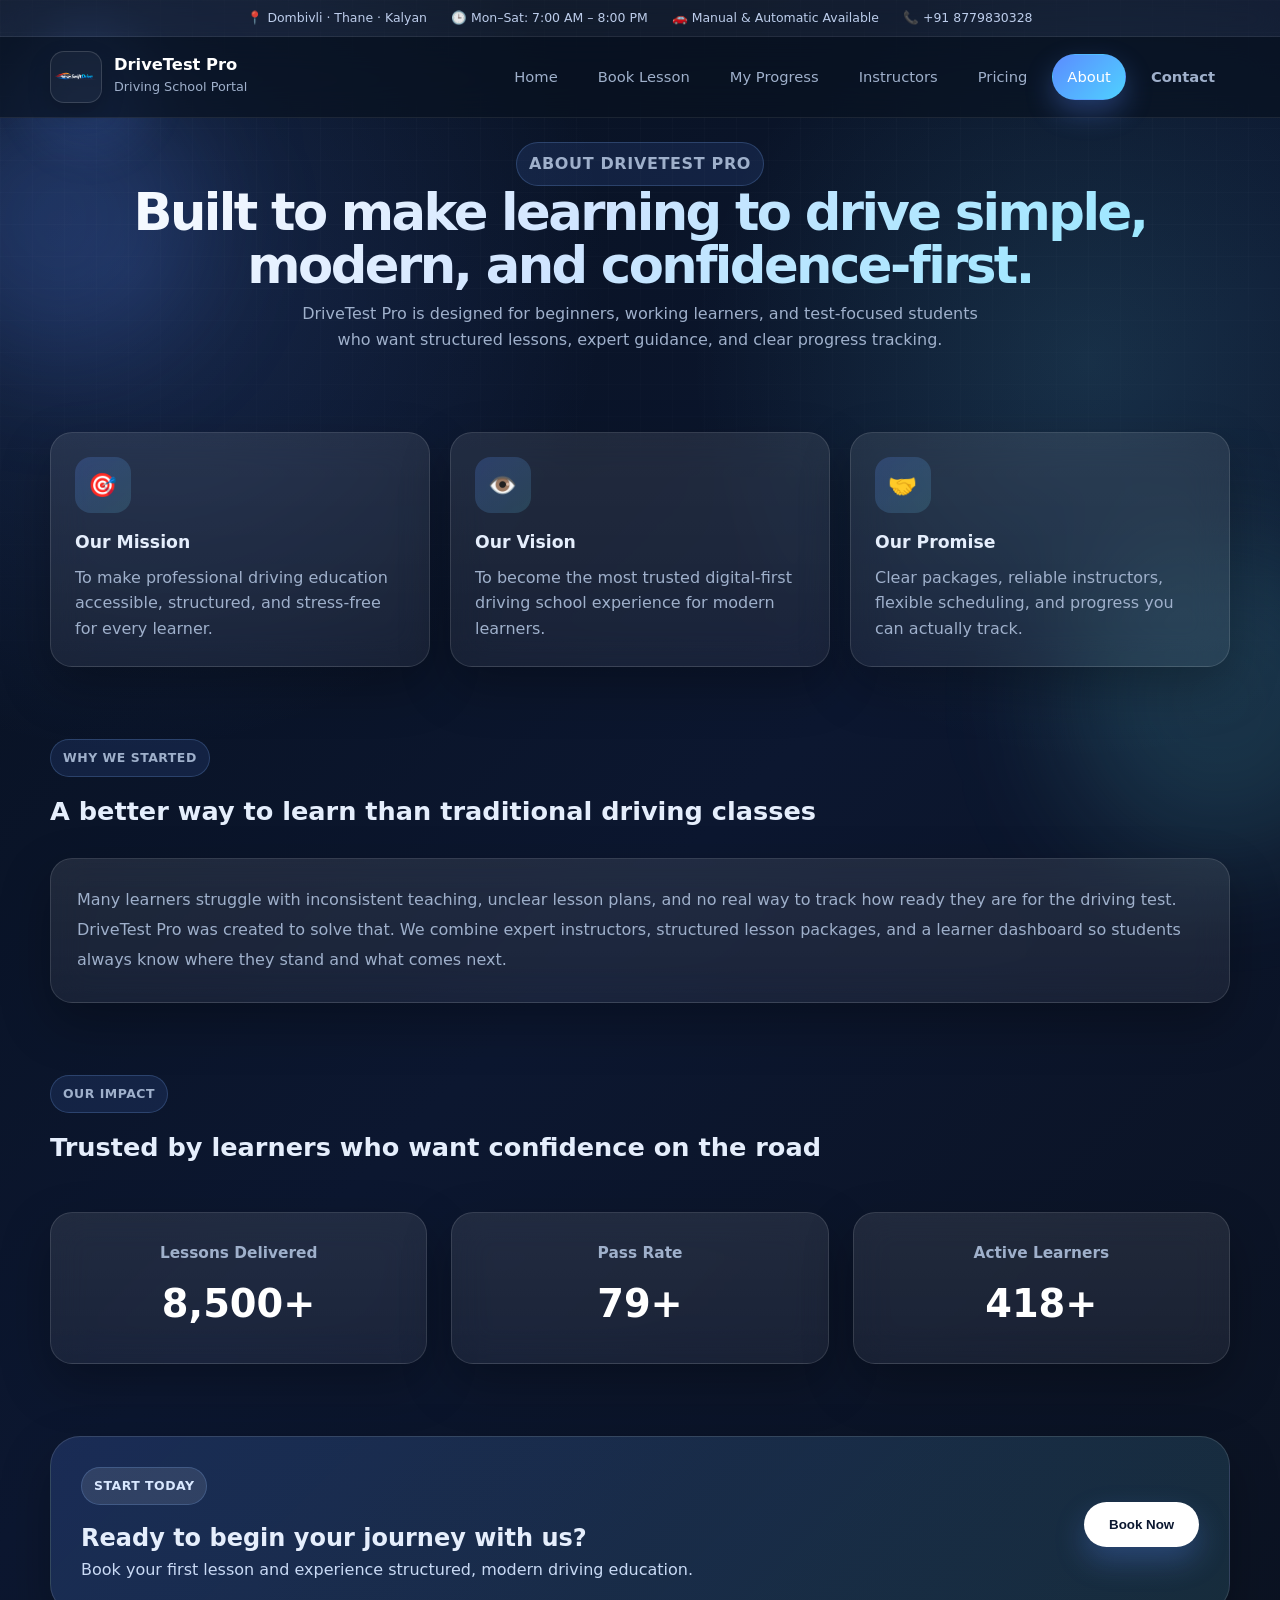
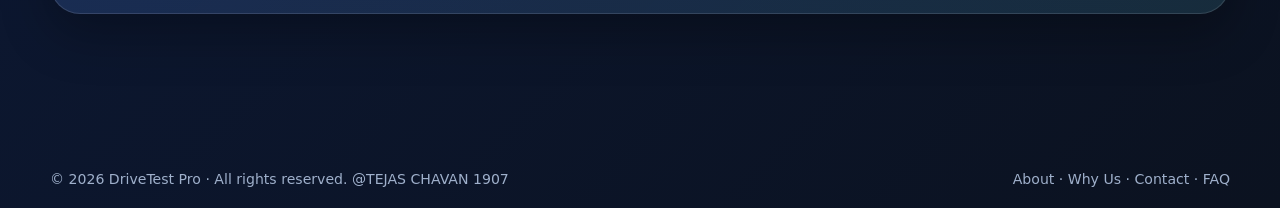
==== commit b40cd5fb: "Update about.html" ====
--- a/about.html
+++ b/about.html
@@ -33,10 +33,7 @@
         <div class="topbar-wrap">
             <header class="topbar">
                 <a href="index.html" class="logo-wrap">
-                    <svg class="logo-svg" viewBox="0 0 64 64" aria-hidden="true">
-                        <circle cx="32" cy="32" r="22" class="logo-ring"></circle>
-                        <path class="logo-car" d="M20 34 L24 26 L40 24 L44 30 L44 36 L20 36 Z" />
-                    </svg>
+                    <img src="logo.png" alt="DriveTest Pro logo" class="logo-img">
                     <div>
                         <div class="logo-text">DriveTest Pro</div>
                         <div class="logo-sub">Driving School Portal</div>
@@ -171,4 +168,4 @@
     <script src="app.js"></script>
 </body>
 
-</html>+</html>
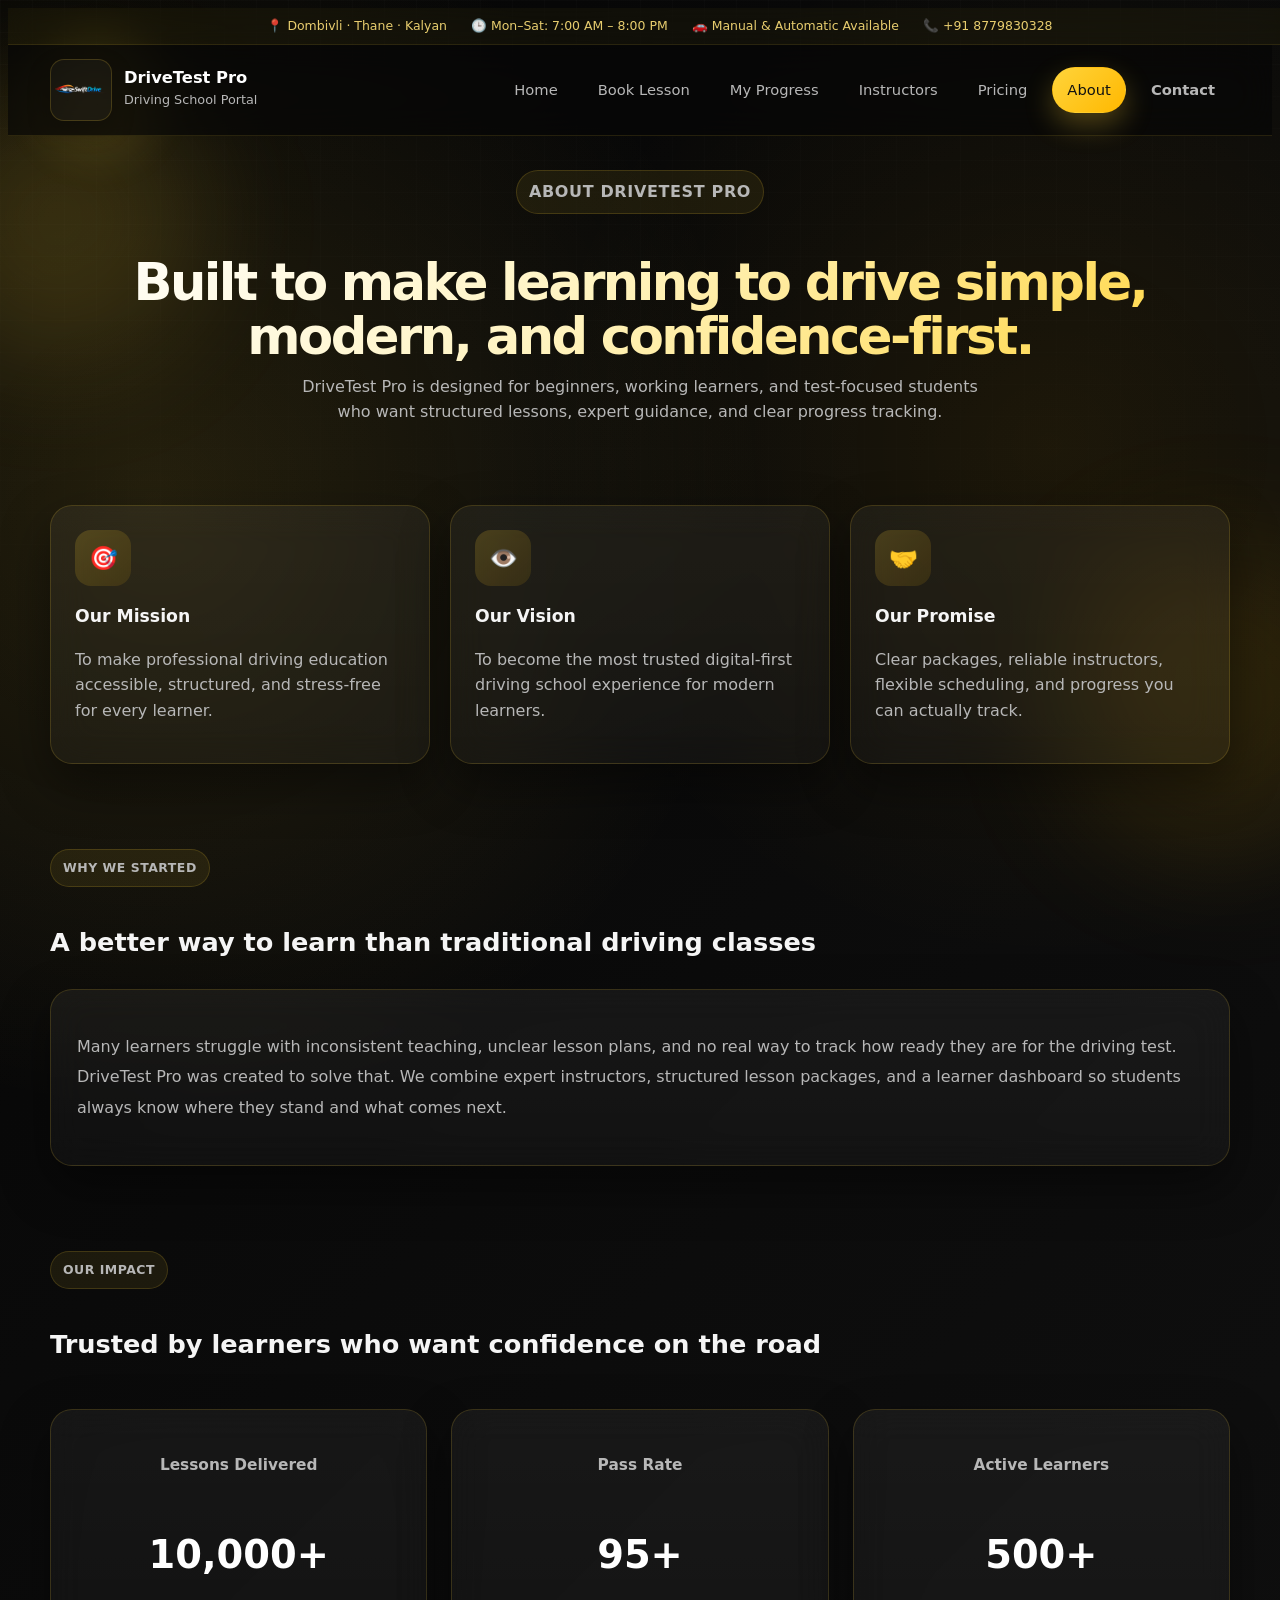
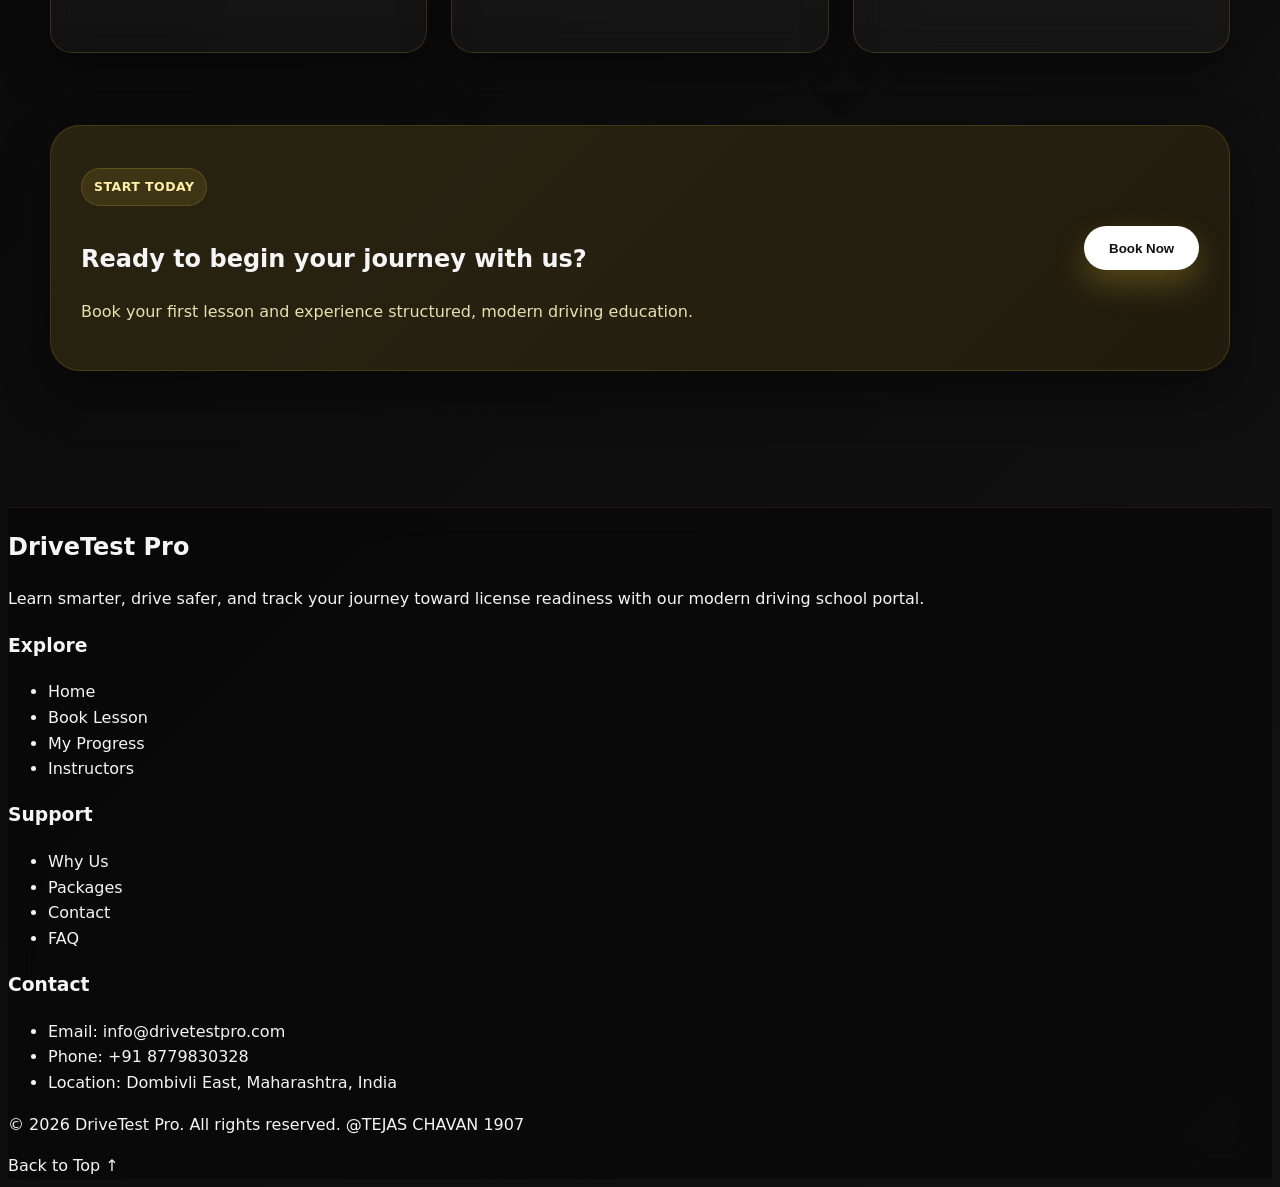
==== commit 3a8331af: "Update about.html" ====
--- a/about.html
+++ b/about.html
@@ -154,16 +154,57 @@
             </section>
         </main>
 
-        <div class="footer-inner">
-            <span>© 2026 DriveTest Pro · All rights reserved. @TEJAS CHAVAN 1907</span>
-            <span>
-                <a href="about.html">About</a> ·
-                <a href="why-us.html">Why Us</a> ·
-                <a href="contact.html">Contact</a> ·
-                <a href="faq.html">FAQ</a>
-            </span>
-        </div>
-    </div>
+        <footer class="footer">
+  <div class="footer-container">
+    
+    <!-- Brand / About -->
+    <div class="footer-col footer-brand">
+      <h2>DriveTest Pro</h2>
+      <p>
+        Learn smarter, drive safer, and track your journey toward license readiness
+        with our modern driving school portal.
+      </p>
+    </div>
+
+    <!-- Quick Links -->
+    <div class="footer-col">
+      <h3>Explore</h3>
+      <ul>
+        <li><a href="index.html">Home</a></li>
+        <li><a href="book.html">Book Lesson</a></li>
+        <li><a href="progress.html">My Progress</a></li>
+        <li><a href="instructors.html">Instructors</a></li>
+      </ul>
+    </div>
+
+    <!-- Support -->
+    <div class="footer-col">
+      <h3>Support</h3>
+      <ul>
+        <li><a href="why-us.html">Why Us</a></li>
+        <li><a href="pricing.html">Packages</a></li>
+        <li><a href="contact.html">Contact</a></li>
+        <li><a href="faq.html">FAQ</a></li>
+      </ul>
+    </div>
+
+    <!-- Contact -->
+    <div class="footer-col">
+      <h3>Contact</h3>
+      <ul class="footer-contact">
+        <li>Email: info@drivetestpro.com</li>
+        <li>Phone: +91 8779830328</li>
+        <li>Location: Dombivli East, Maharashtra, India</li>
+      </ul>
+    </div>
+
+  </div>
+
+  <div class="footer-bottom">
+    <p>© 2026 DriveTest Pro. All rights reserved. <span>@TEJAS CHAVAN 1907</span></p>
+    <a href="#">Back to Top ↑</a>
+  </div>
+</footer>
 
     <script src="app.js"></script>
 </body>
--- a/styles.css
+++ b/styles.css
@@ -1,35 +1,31 @@
-*,
 *::before,
 *::after {
   box-sizing: border-box;
   margin: 0;
   padding: 0;
 }
-
 :root {
-  --bg: #081120;
-  --bg-soft: #0f1b31;
-  --card: rgba(255, 255, 255, 0.08);
-  --card-strong: rgba(255, 255, 255, 0.12);
+  --bg: #060606;
+  --bg-soft: #111111;
+  --card: rgba(255, 255, 255, 0.05);
+  --card-strong: rgba(255, 255, 255, 0.09);
   --white: #ffffff;
-  --text: #e5eefc;
-  --muted: #9fb0cb;
-  --border: rgba(255, 255, 255, 0.12);
-  --primary: #5b8cff;
-  --primary-2: #6ee7f9;
+  --text: #f5f5f5;
+  --muted: #b7b7b7;
+  --border: rgba(255, 209, 59, 0.16);
+  --primary: #ffd43b;
+  --primary-2: #ffb800;
   --success: #22c55e;
   --warning: #f59e0b;
   --danger: #ef4444;
   --radius: 22px;
   --radius-sm: 16px;
-  --shadow: 0 20px 50px rgba(0, 0, 0, 0.28);
+  --shadow: 0 20px 50px rgba(0, 0, 0, 0.45);
   --max: 1180px;
 }
-
 html {
   scroll-behavior: smooth;
 }
-
 body {
   font-family:
     system-ui,
@@ -39,44 +35,39 @@
     sans-serif;
   background:
     radial-gradient(
-      circle at 10% 15%,
-      rgba(91, 140, 255, 0.18),
-      transparent 25%
+      circle at 12% 18%,
+      rgba(255, 212, 59, 0.12),
+      transparent 24%
     ),
     radial-gradient(
-      circle at 85% 20%,
-      rgba(110, 231, 249, 0.12),
-      transparent 22%
+      circle at 82% 16%,
+      rgba(255, 184, 0, 0.08),
+      transparent 20%
     ),
-    linear-gradient(135deg, #07101e 0%, #0c1730 50%, #0b1220 100%);
+    linear-gradient(135deg, #050505 0%, #0c0c0c 48%, #121212 100%);
   color: var(--text);
   line-height: 1.6;
   overflow-x: hidden;
-}
-
+  animation: pageFade 0.5s ease;
+}
 a {
   text-decoration: none;
   color: inherit;
 }
-
 img {
   max-width: 100%;
   display: block;
-}
-
-/* LOGO */
+} /* LOGO */
 .logo-img {
   width: 52px;
   height: 52px;
   object-fit: cover;
   border-radius: 14px;
-  border: 1px solid rgba(255, 255, 255, 0.14);
-  box-shadow: 0 10px 22px rgba(0, 0, 0, 0.22);
-  background: rgba(255, 255, 255, 0.04);
+  border: 1px solid rgba(255, 209, 59, 0.18);
+  box-shadow: 0 10px 22px rgba(0, 0, 0, 0.28);
+  background: rgba(255, 255, 255, 0.03);
   padding: 4px;
-}
-
-/* BACKGROUND */
+} /* BACKGROUND */
 .bg-orb {
   position: fixed;
   border-radius: 50%;
@@ -85,81 +76,65 @@
   z-index: -2;
   animation: floatOrb 12s ease-in-out infinite;
 }
-
 .orb-1 {
   width: 280px;
   height: 280px;
-  background: rgba(91, 140, 255, 0.18);
+  background: rgba(255, 212, 59, 0.14);
   top: 80px;
   left: -80px;
 }
-
 .orb-2 {
   width: 320px;
   height: 320px;
-  background: rgba(110, 231, 249, 0.14);
+  background: rgba(255, 184, 0, 0.1);
   bottom: 40px;
   right: -100px;
   animation-delay: -4s;
 }
-
 .bg-grid {
   position: fixed;
   inset: 0;
   background-image:
-    linear-gradient(rgba(255, 255, 255, 0.03) 1px, transparent 1px),
-    linear-gradient(90deg, rgba(255, 255, 255, 0.03) 1px, transparent 1px);
+    linear-gradient(rgba(255, 255, 255, 0.025) 1px, transparent 1px),
+    linear-gradient(90deg, rgba(255, 255, 255, 0.025) 1px, transparent 1px);
   background-size: 32px 32px;
   mask-image: linear-gradient(to bottom, rgba(0, 0, 0, 0.65), transparent);
   z-index: -3;
-}
-
-/* LAYOUT */
+} /* LAYOUT */
 .page {
   min-height: 100vh;
   display: flex;
   flex-direction: column;
 }
-
 main {
   width: min(var(--max), calc(100% - 48px));
   margin: 0 auto;
   padding: 24px 0 64px;
   flex: 1;
-}
-
+  padding-top: 24px !important;
+}
 section {
   margin-bottom: 72px;
-}
-
-/* FORCE HERO GAP FIX */
-main {
-  padding-top: 24px !important;
-}
-
+} /* FORCE HERO GAP FIX */
 main > section:first-child,
 main > .hero:first-child {
   margin-top: 0 !important;
   padding-top: 0 !important;
 }
-
 .hero {
   margin-top: 0 !important;
   padding-top: 0 !important;
   align-content: start !important;
 }
-
 .hero-copy,
 .hero-image-card {
   align-self: start !important;
-}
-
-/* GLASS CARD */
+} /* GLASS CARD */
 .glass-card {
   background: linear-gradient(
     180deg,
-    rgba(255, 255, 255, 0.09),
-    rgba(255, 255, 255, 0.06)
+    rgba(255, 255, 255, 0.05),
+    rgba(255, 255, 255, 0.03)
   );
   border: 1px solid var(--border);
   backdrop-filter: blur(18px);
@@ -171,24 +146,20 @@
     box-shadow 0.35s ease,
     border-color 0.35s ease;
 }
-
 .glass-card:hover {
   transform: translateY(-8px);
-  border-color: rgba(110, 231, 249, 0.3);
-  box-shadow: 0 24px 60px rgba(0, 0, 0, 0.36);
-}
-
-/* NAVBAR */
+  border-color: rgba(255, 212, 59, 0.28);
+  box-shadow: 0 24px 60px rgba(0, 0, 0, 0.42);
+} /* NAVBAR */
 .topbar-wrap {
   position: sticky;
   top: 0;
   z-index: 100;
   backdrop-filter: blur(18px);
-  background: rgba(8, 17, 32, 0.65);
-  border-bottom: 1px solid rgba(255, 255, 255, 0.08);
+  background: rgba(6, 6, 6, 0.68);
+  border-bottom: 1px solid rgba(255, 209, 59, 0.12);
   margin-bottom: 0 !important;
 }
-
 .topbar {
   width: min(var(--max), calc(100% - 32px));
   margin: 0 auto;
@@ -199,57 +170,27 @@
   gap: 18px;
   position: relative;
 }
-
 .logo-wrap {
   display: flex;
   align-items: center;
   gap: 12px;
 }
-
-.logo-svg {
-  width: 42px;
-  height: 42px;
-  border-radius: 50%;
-  background: linear-gradient(
-    135deg,
-    rgba(91, 140, 255, 0.25),
-    rgba(110, 231, 249, 0.2)
-  );
-  padding: 8px;
-  border: 1px solid rgba(255, 255, 255, 0.15);
-}
-
-.logo-ring {
-  fill: none;
-  stroke: #7fb5ff;
-  stroke-width: 2;
-}
-
-.logo-car {
-  fill: #7fb5ff;
-  stroke: #ffffff;
-  stroke-width: 1.2;
-}
-
 .logo-text {
   font-weight: 700;
   font-size: 1.02rem;
   color: var(--white);
   line-height: 1.1;
 }
-
 .logo-sub {
   font-size: 0.8rem;
   color: var(--muted);
   margin-top: 3px;
 }
-
 .nav-links {
   display: flex;
   align-items: center;
   gap: 10px;
 }
-
 .nav-links a {
   padding: 10px 14px;
   border-radius: 999px;
@@ -258,60 +199,51 @@
   font-size: 0.92rem;
   border: 1px solid transparent;
 }
-
 .nav-links a:hover {
   color: var(--white);
-  background: rgba(255, 255, 255, 0.08);
-  border-color: rgba(255, 255, 255, 0.08);
-}
-
+  background: rgba(255, 212, 59, 0.08);
+  border-color: rgba(255, 212, 59, 0.14);
+}
 .nav-links a.active {
-  color: var(--white);
-  background: linear-gradient(135deg, var(--primary), #4fd1ff);
-  box-shadow: 0 12px 28px rgba(91, 140, 255, 0.32);
-}
-
+  color: #111111;
+  background: linear-gradient(135deg, var(--primary), var(--primary-2));
+  box-shadow: 0 12px 28px rgba(255, 212, 59, 0.28);
+}
 .nav-cta {
   font-weight: 600;
 }
-
 .nav-toggle {
   display: none;
   flex-direction: column;
   gap: 4px;
   background: transparent;
-  border: 1px solid rgba(255, 255, 255, 0.16);
+  border: 1px solid rgba(255, 209, 59, 0.18);
   padding: 8px;
   border-radius: 12px;
   cursor: pointer;
 }
-
 .nav-toggle span {
   width: 18px;
   height: 2px;
   background: white;
   border-radius: 99px;
   transition: 0.3s ease;
-}
-
-/* HERO */
+} /* HERO */
 .hero {
   display: grid;
   grid-template-columns: minmax(0, 1.05fr) minmax(0, 0.95fr);
   gap: 32px;
   align-items: center;
 }
-
 .hero > * {
   min-width: 0;
 }
-
 .hero-copy {
   padding: 34px;
   background: linear-gradient(
     180deg,
-    rgba(255, 255, 255, 0.09),
-    rgba(255, 255, 255, 0.05)
+    rgba(255, 255, 255, 0.06),
+    rgba(255, 255, 255, 0.03)
   );
   border: 1px solid var(--border);
   border-radius: 30px;
@@ -320,7 +252,6 @@
   overflow: hidden;
   min-width: 0;
 }
-
 .hero-copy::after {
   content: "";
   position: absolute;
@@ -329,21 +260,20 @@
   border-radius: 50%;
   background: radial-gradient(
     circle,
-    rgba(91, 140, 255, 0.18),
+    rgba(255, 212, 59, 0.14),
     transparent 70%
   );
   right: -80px;
   bottom: -80px;
 }
-
 .hero-pill,
 .eyebrow {
   display: inline-flex;
   align-items: center;
   gap: 8px;
-  color: #b9d8ff;
-  background: rgba(91, 140, 255, 0.12);
-  border: 1px solid rgba(127, 181, 255, 0.22);
+  color: #ffe27a;
+  background: rgba(255, 212, 59, 0.08);
+  border: 1px solid rgba(255, 212, 59, 0.16);
   padding: 8px 12px;
   border-radius: 999px;
   font-size: 0.78rem;
@@ -352,47 +282,47 @@
   text-transform: uppercase;
   margin-bottom: 14px;
 }
-
 .eyebrow.light {
-  background: rgba(255, 255, 255, 0.1);
-  color: #d9e8ff;
-}
-
+  background: rgba(255, 212, 59, 0.1);
+  color: #fff1a8;
+}
 .hero h1,
 .page-hero h1 {
   font-size: clamp(2.3rem, 4vw, 4.2rem);
   line-height: 1.05;
   letter-spacing: -0.05em;
   margin-bottom: 14px;
-  background: linear-gradient(135deg, #ffffff 0%, #cfe4ff 45%, #8fe9ff 100%);
+  background: linear-gradient(135deg, #ffffff 0%, #fff3bf 45%, #ffd43b 100%);
   -webkit-background-clip: text;
   -webkit-text-fill-color: transparent;
 }
-
-.hero-sub,
+.hero-sub {
+  color: var(--muted);
+  max-width: 60ch;
+  font-size: 1rem;
+  margin: 0 0 0 0;
+  text-align: left;
+}
 .page-hero p {
   color: var(--muted);
   max-width: 700px;
   font-size: 1rem;
-  margin: 0 auto;
+  margin: 10px auto 0;
   text-align: center;
 }
-
 .hero-actions {
   display: flex;
   flex-wrap: wrap;
   gap: 12px;
   margin: 22px 0 24px;
 }
-
 .hero-stats {
   display: grid;
   grid-template-columns: repeat(3, minmax(0, 1fr));
   gap: 12px;
 }
-
 .stat-card {
-  background: rgba(255, 255, 255, 0.06);
+  background: rgba(255, 255, 255, 0.04);
   border: 1px solid var(--border);
   border-radius: 18px;
   padding: 14px;
@@ -400,30 +330,25 @@
     transform 0.3s ease,
     border-color 0.3s ease;
 }
-
 .stat-card:hover {
   transform: translateY(-4px);
-  border-color: rgba(110, 231, 249, 0.28);
-}
-
+  border-color: rgba(255, 212, 59, 0.28);
+}
 .stat-card strong {
   display: block;
   font-size: 1.2rem;
   color: var(--white);
   margin-bottom: 2px;
 }
-
 .stat-card span {
   color: var(--muted);
   font-size: 0.88rem;
 }
-
 .hero-micro {
   margin-top: 12px;
   color: var(--muted);
   font-size: 0.88rem;
 }
-
 .hero-image-card {
   position: relative;
   min-height: 540px;
@@ -435,14 +360,12 @@
   min-width: 0;
   animation: softFloat 5s ease-in-out infinite;
 }
-
 .hero-image-card img {
   width: 100%;
   height: 100%;
   object-fit: cover;
   display: block;
 }
-
 .hero-image-badges {
   position: absolute;
   left: 16px;
@@ -452,18 +375,15 @@
   flex-wrap: wrap;
   gap: 10px;
 }
-
 .hero-image-badges span {
-  background: rgba(8, 17, 32, 0.7);
+  background: rgba(0, 0, 0, 0.72);
   color: var(--white);
   padding: 10px 14px;
   border-radius: 999px;
-  border: 1px solid rgba(255, 255, 255, 0.12);
+  border: 1px solid rgba(255, 209, 59, 0.12);
   backdrop-filter: blur(8px);
   font-size: 0.82rem;
-}
-
-/* BUTTONS */
+} /* BUTTONS */
 .btn-primary,
 .btn-ghost,
 .pricing-btn {
@@ -473,47 +393,39 @@
   transition: 0.28s ease;
   font-weight: 700;
 }
-
 .btn-primary,
 .primary-btn {
   background: linear-gradient(135deg, var(--primary), var(--primary-2));
-  color: var(--white);
+  color: #111111;
   padding: 0.92rem 1.55rem;
   border-radius: 999px;
-  box-shadow: 0 14px 30px rgba(91, 140, 255, 0.28);
-}
-
+  box-shadow: 0 14px 30px rgba(255, 212, 59, 0.22);
+}
 .btn-primary:hover,
 .primary-btn:hover {
   transform: translateY(-2px) scale(1.01);
-  box-shadow: 0 18px 36px rgba(91, 140, 255, 0.36);
-}
-
+  box-shadow: 0 18px 36px rgba(255, 212, 59, 0.3);
+}
 .light-btn {
   background: white;
-  color: #0b1730;
-}
-
+  color: #111111;
+}
 .btn-ghost {
-  background: rgba(255, 255, 255, 0.05);
+  background: rgba(255, 255, 255, 0.03);
   color: var(--white);
   padding: 0.92rem 1.4rem;
   border-radius: 999px;
-  border: 1px solid rgba(255, 255, 255, 0.12);
-}
-
+  border: 1px solid rgba(255, 212, 59, 0.14);
+}
 .btn-ghost:hover {
-  background: rgba(255, 255, 255, 0.1);
+  background: rgba(255, 212, 59, 0.08);
   transform: translateY(-2px);
 }
-
 .btn-primary:active,
 .btn-ghost:active,
 .pricing-btn:active {
   transform: scale(0.98);
-}
-
-/* HEADERS */
+} /* HEADERS */
 .section-header {
   display: flex;
   justify-content: space-between;
@@ -521,31 +433,24 @@
   gap: 20px;
   margin-bottom: 22px;
 }
-
 .section-header.left {
   justify-content: flex-start;
 }
-
 .section-header h2 {
   font-size: clamp(1.5rem, 2vw, 2.1rem);
   margin-bottom: 4px;
 }
-
 .section-header p {
   color: var(--muted);
   max-width: 44ch;
 }
-
 .page-hero {
   text-align: center;
   padding: 12px 0 8px;
 }
-
 .page-hero h1 {
   margin-bottom: 8px;
-}
-
-/* GRIDS */
+} /* GRIDS */
 .feature-grid,
 .pricing-grid,
 .progress-grid,
@@ -553,15 +458,12 @@
   display: grid;
   gap: 20px;
 }
-
 .feature-grid {
   grid-template-columns: repeat(3, minmax(0, 1fr));
 }
-
 .feature-card {
   padding: 24px;
 }
-
 .icon-badge {
   width: 56px;
   height: 56px;
@@ -571,34 +473,31 @@
   border-radius: 16px;
   background: linear-gradient(
     135deg,
-    rgba(91, 140, 255, 0.22),
-    rgba(110, 231, 249, 0.15)
+    rgba(255, 212, 59, 0.18),
+    rgba(255, 184, 0, 0.1)
   );
   margin-bottom: 16px;
 }
-
 .feature-card h3 {
   margin-bottom: 8px;
   font-size: 1.08rem;
 }
-
 .feature-card p {
   color: var(--muted);
-}
-
-/* INSTRUCTORS */
+} /* INSTRUCTORS */
 .instructor-grid {
   display: grid;
   grid-template-columns: repeat(2, minmax(0, 1fr));
   gap: 20px;
 }
-
 .instructor-card {
   display: flex;
   gap: 18px;
   padding: 20px;
 }
-
+.instructor-card:hover {
+  transform: translateY(-10px) scale(1.02);
+}
 .instructor-photo {
   width: 92px;
   height: 92px;
@@ -606,66 +505,55 @@
   border-radius: 22px;
   flex-shrink: 0;
 }
-
 .instructor-info {
   flex: 1;
 }
-
 .instructor-top {
   display: flex;
   justify-content: space-between;
   gap: 12px;
   margin-bottom: 10px;
 }
-
 .badge {
   display: inline-block;
   font-size: 0.78rem;
-  color: #d7e8ff;
-  background: rgba(91, 140, 255, 0.12);
-  border: 1px solid rgba(127, 181, 255, 0.2);
+  color: #111111;
+  background: rgb(250, 0, 0);
+  border: 1px solid rgb(0, 0, 0);
   padding: 6px 11px;
   border-radius: 999px;
   font-weight: 600;
 }
-
 .rating {
   text-align: right;
 }
-
 .stars {
-  color: #fbbf24;
+  color: #ffd43b;
   display: block;
   font-size: 0.92rem;
 }
-
 .rating-value {
   color: var(--white);
   font-size: 0.88rem;
   font-weight: 700;
 }
-
 .instructor-info p {
-  color: var(--muted);
-}
-
+  color: white;
+}
 .feedback {
   margin-top: 10px;
   padding: 12px 14px;
-  border-left: 3px solid #7fb5ff;
-  background: rgba(255, 255, 255, 0.05);
+  border-left: 3px solid var(--primary);
+  background: rgba(255, 255, 255, 0.04);
   border-radius: 12px;
   font-style: italic;
-  color: #d2def3 !important;
-}
-
-/* PREMIUM INSTRUCTORS */
+  color: #f1f1f1 !important;
+} /* PREMIUM INSTRUCTORS */
 .premium-instructor-grid {
   display: grid;
   grid-template-columns: repeat(2, minmax(0, 1fr));
   gap: 24px;
 }
-
 .premium-card {
   display: flex;
   gap: 20px;
@@ -677,27 +565,23 @@
     box-shadow 0.35s ease,
     border-color 0.35s ease;
 }
-
 .premium-card:hover {
   transform: translateY(-10px);
-  border-color: rgba(110, 231, 249, 0.32);
-  box-shadow: 0 28px 60px rgba(0, 0, 0, 0.38);
-}
-
+  border-color: rgba(255, 212, 59, 0.28);
+  box-shadow: 0 28px 60px rgba(0, 0, 0, 0.42);
+}
 .instructor-photo-wrap {
   position: relative;
   flex-shrink: 0;
 }
-
 .instructor-photo-wrap .instructor-photo {
   width: 110px;
   height: 110px;
   object-fit: cover;
   border-radius: 24px;
-  border: 1px solid rgba(255, 255, 255, 0.12);
+  border: 1px solid rgba(255, 209, 59, 0.12);
   box-shadow: 0 14px 30px rgba(0, 0, 0, 0.24);
 }
-
 .instructor-tag {
   position: absolute;
   left: 10px;
@@ -706,35 +590,31 @@
   border-radius: 999px;
   font-size: 0.72rem;
   font-weight: 700;
-  background: rgba(8, 17, 32, 0.78);
-  color: #eaf4ff;
-  border: 1px solid rgba(255, 255, 255, 0.12);
+  background: rgba(0, 0, 0, 0.8);
+  color: #fff3bf;
+  border: 1px solid rgba(255, 209, 59, 0.16);
   backdrop-filter: blur(8px);
 }
-
 .instructor-desc {
   color: var(--muted);
   font-size: 0.95rem;
   line-height: 1.7;
   margin-bottom: 12px;
 }
-
 .rating-pill {
   min-width: 78px;
   text-align: center;
   padding: 8px 10px;
   border-radius: 16px;
-  background: rgba(255, 255, 255, 0.06);
-  border: 1px solid rgba(255, 255, 255, 0.1);
-}
-
+  background: rgba(255, 255, 255, 0.05);
+  border: 1px solid rgba(255, 209, 59, 0.1);
+}
 .rating-pill .stars {
   display: block;
   font-size: 0.88rem;
-  color: #fbbf24;
+  color: #ffd43b;
   line-height: 1.1;
 }
-
 .rating-pill .rating-value {
   display: block;
   margin-top: 2px;
@@ -742,21 +622,19 @@
   font-weight: 700;
   color: var(--white);
 }
-
 .premium-feedback {
   margin-top: 0;
   padding: 14px 16px;
-  border-left: 3px solid #7fb5ff;
+  border-left: 3px solid var(--primary);
   background: linear-gradient(
     135deg,
-    rgba(255, 255, 255, 0.06),
-    rgba(255, 255, 255, 0.03)
+    rgba(255, 255, 255, 0.05),
+    rgba(255, 255, 255, 0.02)
   );
   border-radius: 14px;
   font-style: italic;
-  color: #dbe8ff !important;
-}
-
+  color: #f1f1f1 !important;
+}
 .premium-card::after {
   content: "";
   position: absolute;
@@ -764,48 +642,34 @@
   width: 140px;
   height: 140px;
   border-radius: 50%;
-  background: radial-gradient(
-    circle,
-    rgba(91, 140, 255, 0.14),
-    transparent 70%
-  );
+  background: radial-gradient(circle, rgba(255, 212, 59, 0.1), transparent 70%);
   pointer-events: none;
-}
-
-/* TESTIMONIALS */
+} /* TESTIMONIALS */
 .testimonial-grid {
   grid-template-columns: repeat(4, minmax(0, 1fr));
 }
-
 .testimonial-card {
   padding: 20px;
 }
-
 .testimonial-card h3 {
   margin-bottom: 8px;
 }
-
 .testimonial-card p {
   color: var(--muted);
-}
-
-/* PRICING */
+} /* PRICING */
 .pricing-grid {
   grid-template-columns: repeat(3, minmax(0, 1fr));
 }
-
 .pricing-card {
   padding: 28px 24px;
   position: relative;
   overflow: hidden;
 }
-
 .pricing-card.highlight {
   transform: scale(1.03);
-  border-color: rgba(110, 231, 249, 0.28);
+  border-color: rgba(255, 212, 59, 0.26);
   animation: softFloat 5s ease-in-out infinite;
 }
-
 .pricing-badge {
   position: absolute;
   top: 14px;
@@ -815,152 +679,128 @@
   padding: 6px 10px;
   border-radius: 999px;
   background: linear-gradient(135deg, var(--primary), var(--primary-2));
-  color: white;
-}
-
+  color: #111111;
+}
 .price {
   font-size: 2.2rem;
   font-weight: 800;
   margin: 12px 0 8px;
-  background: linear-gradient(135deg, #a7c8ff, #7ce7ff);
+  background: linear-gradient(135deg, #fff7d6, #ffd43b);
   -webkit-background-clip: text;
   -webkit-text-fill-color: transparent;
 }
-
 .saving {
-  color: #7be6a2;
+  color: #ffdf70;
   font-weight: 700;
   margin-bottom: 8px;
 }
-
 .pricing-note {
   color: var(--muted);
   margin-bottom: 18px;
 }
-
 .pricing-btn {
   margin-top: 8px;
   padding: 0.88rem 1.2rem;
   border-radius: 14px;
-  background: rgba(255, 255, 255, 0.08);
-  color: white;
+  background: rgba(255, 255, 255, 0.06);
+  color: var(--white);
   width: 100%;
-  border: 1px solid rgba(255, 255, 255, 0.12);
-}
-
+  border: 1px solid rgba(255, 209, 59, 0.12);
+}
 .pricing-btn:hover {
-  background: rgba(255, 255, 255, 0.13);
+  background: rgba(255, 212, 59, 0.08);
   transform: translateY(-2px);
-}
-
-/* FORMS / BOOKING */
+} /* FORMS / BOOKING */
 .booking-card,
 .progress-card,
 .latest-booking-card,
 .history-card {
   padding: 26px;
 }
-
 .form-grid {
   display: grid;
   gap: 16px;
 }
-
 .form-row-inline {
   display: grid;
   grid-template-columns: repeat(2, minmax(0, 1fr));
   gap: 16px;
 }
-
 label {
   display: block;
   font-size: 0.88rem;
-  color: #c9d8ef;
+  color: #e7d48e;
   margin-bottom: 6px;
 }
-
 input[type="date"],
 select {
   width: 100%;
   padding: 12px 14px;
   border-radius: 14px;
-  background: rgba(255, 255, 255, 0.08);
-  color: var(--white);
-  border: 1px solid rgba(255, 255, 255, 0.12);
+  background: rgba(255, 255, 255, 0.05);
+  color: var(--white);
+  border: 1px solid rgba(255, 209, 59, 0.14);
   outline: none;
 }
-
 input[type="date"]:focus,
 select:focus {
-  border-color: rgba(110, 231, 249, 0.44);
-  box-shadow: 0 0 0 4px rgba(91, 140, 255, 0.12);
-}
-
+  border-color: rgba(255, 212, 59, 0.4);
+  box-shadow: 0 0 0 4px rgba(255, 212, 59, 0.1);
+}
 .package-group {
   margin-top: 18px;
 }
-
 .package-options {
   display: grid;
   gap: 14px;
   margin-top: 10px;
 }
-
 .package-option {
   display: flex;
   justify-content: space-between;
   gap: 12px;
   padding: 16px;
   border-radius: 18px;
-  background: rgba(255, 255, 255, 0.05);
-  border: 1px solid rgba(255, 255, 255, 0.1);
+  background: rgba(255, 255, 255, 0.04);
+  border: 1px solid rgba(255, 209, 59, 0.1);
   cursor: pointer;
   transition: 0.28s ease;
 }
-
 .package-option:hover,
 .package-option.active {
   transform: translateY(-3px);
-  background: rgba(91, 140, 255, 0.13);
-  border-color: rgba(127, 181, 255, 0.28);
-}
-
+  background: rgba(255, 212, 59, 0.08);
+  border-color: rgba(255, 212, 59, 0.22);
+}
 .highlight-option {
-  box-shadow: inset 0 0 0 1px rgba(110, 231, 249, 0.2);
-}
-
+  box-shadow: inset 0 0 0 1px rgba(255, 212, 59, 0.16);
+}
 .pkg-main {
   display: flex;
   align-items: center;
   gap: 10px;
   flex-wrap: wrap;
 }
-
 .pkg-name {
   font-weight: 700;
   color: var(--white);
 }
-
 .pkg-price,
 .pkg-save {
   color: var(--muted);
 }
-
 .booking-actions {
   display: flex;
   gap: 12px;
   flex-wrap: wrap;
   margin-top: 18px;
-}
-
-/* PROGRESS */
+} /* PROGRESS */
 .progress-grid {
   display: grid;
   grid-template-columns: repeat(auto-fit, minmax(260px, 1fr));
   gap: 24px;
   margin-top: 40px;
 }
-
 .metric-card {
   padding: 28px;
   text-align: center;
@@ -969,28 +809,24 @@
   flex-direction: column;
   justify-content: center;
 }
-
 .metric-card h3 {
   color: var(--muted);
   font-size: 0.96rem;
   margin-bottom: 8px;
 }
-
 .metric-number {
   font-size: 2.4rem;
   font-weight: 800;
   color: var(--white);
 }
-
 .progress-bar-wrap {
   width: 100%;
   height: 18px;
   border-radius: 999px;
-  background: rgba(255, 255, 255, 0.08);
+  background: rgba(255, 255, 255, 0.06);
   overflow: hidden;
   margin: 16px 0 10px;
 }
-
 .progress-bar {
   width: 0;
   height: 100%;
@@ -998,11 +834,9 @@
   background: linear-gradient(135deg, var(--primary), var(--primary-2));
   transition: width 1s ease;
 }
-
 .progress-text {
   color: var(--muted);
 }
-
 .progress-actions {
   display: flex;
   justify-content: center;
@@ -1011,29 +845,23 @@
   margin: 40px 0;
   flex-wrap: wrap;
 }
-
 .latest-booking,
 .history-list {
   display: grid;
   gap: 12px;
 }
-
 .booking-item {
   padding: 16px;
   border-radius: 18px;
-  background: rgba(255, 255, 255, 0.05);
-  border: 1px solid rgba(255, 255, 255, 0.08);
-}
-
+  background: rgba(255, 255, 255, 0.04);
+  border: 1px solid rgba(255, 209, 59, 0.08);
+}
 .booking-item h4 {
   margin-bottom: 6px;
 }
-
 .booking-item p {
   color: var(--muted);
-}
-
-/* CTA */
+} /* CTA */
 .cta-box {
   display: flex;
   align-items: center;
@@ -1043,51 +871,42 @@
   border-radius: 30px;
   background: linear-gradient(
     135deg,
-    rgba(91, 140, 255, 0.18),
-    rgba(110, 231, 249, 0.12)
+    rgba(255, 212, 59, 0.12),
+    rgba(255, 184, 0, 0.08)
   );
-  border: 1px solid rgba(255, 255, 255, 0.12);
+  border: 1px solid rgba(255, 209, 59, 0.14);
   box-shadow: var(--shadow);
   animation: softFloat 5s ease-in-out infinite;
 }
-
 .cta-box p {
-  color: #c9daf5;
-}
-
-/* ABOUT / CONTACT / FAQ */
+  color: #eadfb0;
+} /* ABOUT / CONTACT / FAQ */
 .about-text {
   color: var(--muted);
   font-size: 1rem;
   line-height: 1.9;
 }
-
 .contact-layout {
   display: grid;
   grid-template-columns: 1.2fr 0.8fr;
   gap: 24px;
   align-items: start;
 }
-
 .contact-side {
   display: grid;
   gap: 20px;
 }
-
 .contact-card {
   padding: 22px;
 }
-
 .contact-card h3 {
   margin-bottom: 10px;
   color: var(--white);
 }
-
 .contact-card p {
   color: var(--muted);
   margin-bottom: 8px;
 }
-
 .contact-form input[type="text"],
 .contact-form input[type="email"],
 .contact-form input[type="tel"],
@@ -1096,491 +915,24 @@
   width: 100%;
   padding: 12px 14px;
   border-radius: 14px;
-  background: rgba(255, 255, 255, 0.08);
-  color: var(--white);
-  border: 1px solid rgba(255, 255, 255, 0.12);
+  background: rgba(255, 255, 255, 0.05);
+  color: var(--white);
+  border: 1px solid rgba(255, 209, 59, 0.14);
   outline: none;
   font: inherit;
 }
-
 .contact-form textarea {
   resize: vertical;
   min-height: 140px;
 }
-
 .faq-list {
   display: grid;
   gap: 18px;
 }
-
-.faq-card {
-  padding: 22px;
-}
-
-.faq-card h3 {
-  margin-bottom: 8px;
-  color: var(--white);
-  font-size: 1.05rem;
-}
-
-.faq-card p {
-  color: var(--muted);
-}
-
-/* FOOTER */
-footer {
-  border-top: 1px solid rgba(255, 255, 255, 0.08);
-  background: rgba(8, 17, 32, 0.45);
-  backdrop-filter: blur(16px);
-}
-
-.footer-inner {
-  width: min(var(--max), calc(100% - 32px));
-  margin: 0 auto;
-  padding: 18px 0;
-  display: flex;
-  justify-content: space-between;
-  gap: 16px;
-  flex-wrap: wrap;
-  color: var(--muted);
-  font-size: 0.88rem;
-}
-
-/* POPUP */
-.booking-popup {
-  position: fixed;
-  top: 22px;
-  right: 22px;
-  z-index: 9999;
-  opacity: 0;
-  transform: translateY(-15px) scale(0.96);
-  transition: 0.28s ease;
-  min-width: 320px;
-  max-width: 420px;
-}
-
-.booking-popup.show {
-  opacity: 1;
-  transform: translateY(0) scale(1);
-}
-
-.booking-popup-content {
-  display: flex;
-  gap: 14px;
-  align-items: flex-start;
-  background: rgba(8, 17, 32, 0.92);
-  border: 1px solid rgba(255, 255, 255, 0.12);
-  box-shadow: var(--shadow);
-  padding: 16px 18px;
-  border-radius: 20px;
-  backdrop-filter: blur(16px);
-}
-
-.booking-popup-icon {
-  width: 40px;
-  height: 40px;
-  border-radius: 50%;
-  display: grid;
-  place-items: center;
-  font-weight: 800;
-  flex-shrink: 0;
-}
-
-.booking-popup.success .booking-popup-icon {
-  background: rgba(34, 197, 94, 0.16);
-  color: #7ef0a2;
-}
-
-.booking-popup.error .booking-popup-icon {
-  background: rgba(239, 68, 68, 0.16);
-  color: #ff9f9f;
-}
-
-.booking-popup-text h4 {
-  margin-bottom: 4px;
-}
-
-.booking-popup-text p {
-  color: var(--muted);
-  font-size: 0.92rem;
-}
-
-.booking-popup-close {
-  margin-left: auto;
-  background: transparent;
-  border: none;
-  color: white;
-  font-size: 1.3rem;
-  cursor: pointer;
-}
-
-/* REVEAL */
-.reveal {
-  opacity: 0;
-  transform: translateY(24px);
-  transition:
-    opacity 0.7s ease,
-    transform 0.7s ease;
-}
-
-.reveal.show {
-  opacity: 1;
-  transform: translateY(0);
-}
-
-/* PRELOADER */
-.preloader {
-  position: fixed;
-  inset: 0;
-  background: radial-gradient(circle at top, #102140, #07101e 65%);
-  display: grid;
-  place-items: center;
-  z-index: 99999;
-  transition:
-    opacity 0.6s ease,
-    visibility 0.6s ease;
-}
-
-.preloader.hide {
-  opacity: 0;
-  visibility: hidden;
-}
-
-.loader-ring {
-  width: 78px;
-  height: 78px;
-  border-radius: 50%;
-  border: 4px solid rgba(255, 255, 255, 0.12);
-  border-top-color: #7ce7ff;
-  border-right-color: #5b8cff;
-  animation: spin 1s linear infinite;
-  margin: 0 auto 14px;
-}
-
-.loader-text {
-  color: #dce8ff;
-  font-weight: 700;
-  letter-spacing: 0.08em;
-  text-transform: uppercase;
-  text-align: center;
-  font-size: 0.92rem;
-}
-
-/* CURSOR GLOW */
-.cursor-glow {
-  position: fixed;
-  width: 180px;
-  height: 180px;
-  border-radius: 50%;
-  pointer-events: none;
-  z-index: -1;
-  background: radial-gradient(
-    circle,
-    rgba(91, 140, 255, 0.18),
-    transparent 68%
-  );
-  filter: blur(10px);
-  transition: transform 0.08s linear;
-}
-
-/* CARD SHINE */
-.glass-card,
-.stat-card {
-  position: relative;
-  overflow: hidden;
-}
-
-.glass-card::before,
-.stat-card::before {
-  content: "";
-  position: absolute;
-  inset: 0;
-  background: radial-gradient(
-    280px circle at var(--mx, 50%) var(--my, 50%),
-    rgba(255, 255, 255, 0.14),
-    transparent 42%
-  );
-  opacity: 0;
-  transition: opacity 0.3s ease;
-  pointer-events: none;
-}
-
-.glass-card:hover::before,
-.stat-card:hover::before {
-  opacity: 1;
-}
-
-/* NAV ICON */
-.nav-toggle.open span:nth-child(1) {
-  transform: translateY(6px) rotate(45deg);
-}
-
-.nav-toggle.open span:nth-child(2) {
-  opacity: 0;
-}
-
-.nav-toggle.open span:nth-child(3) {
-  transform: translateY(-6px) rotate(-45deg);
-}
-
-/* ANIMATIONS */
-@keyframes floatOrb {
-  0%,
-  100% {
-    transform: translateY(0px) translateX(0px);
-  }
-  50% {
-    transform: translateY(-18px) translateX(10px);
-  }
-}
-
-@keyframes spin {
-  to {
-    transform: rotate(360deg);
-  }
-}
-
-@keyframes softFloat {
-  0%,
-  100% {
-    transform: translateY(0px);
-  }
-  50% {
-    transform: translateY(-6px);
-  }
-}
-
-/* RESPONSIVE */
-@media (max-width: 1024px) {
-  .hero {
-    grid-template-columns: 1fr;
-  }
-
-  .feature-grid,
-  .pricing-grid,
-  .progress-grid {
-    grid-template-columns: 1fr;
-  }
-
-  .testimonial-grid {
-    grid-template-columns: repeat(2, minmax(0, 1fr));
-  }
-
-  .instructor-grid,
-  .premium-instructor-grid {
-    grid-template-columns: 1fr;
-  }
-
-  .hero-image-card {
-    min-height: 420px;
-  }
-
-  .cta-box {
-    flex-direction: column;
-    align-items: flex-start;
-  }
-
-  .contact-layout {
-    grid-template-columns: 1fr;
-  }
-}
-
-@media (max-width: 768px) {
-  main {
-    padding-top: 18px !important;
-  }
-
-  .nav-toggle {
-    display: flex;
-  }
-
-  .nav-links {
-    position: absolute;
-    top: calc(100% + 10px);
-    left: 16px;
-    right: 16px;
-    display: none;
-    flex-direction: column;
-    align-items: stretch;
-    padding: 12px;
-    border-radius: 18px;
-    background: rgba(8, 17, 32, 0.96);
-    border: 1px solid rgba(255, 255, 255, 0.08);
-    box-shadow: var(--shadow);
-  }
-
-  .nav-links.show {
-    display: flex;
-  }
-
-  .hero {
-    gap: 20px;
-  }
-
-  .hero-copy {
-    padding: 24px;
-  }
-
-  .hero-stats,
-  .testimonial-grid,
-  .progress-grid,
-  .form-row-inline {
-    grid-template-columns: 1fr;
-  }
-
-  .instructor-card,
-  .premium-card {
-    flex-direction: column;
-  }
-
-  .instructor-photo,
-  .instructor-photo-wrap .instructor-photo {
-    width: 100%;
-    height: 240px;
-    border-radius: 22px;
-  }
-
-  .instructor-tag {
-    left: 14px;
-    bottom: 14px;
-  }
-
-  .instructor-top {
-    flex-direction: column;
-    align-items: flex-start;
-  }
-
-  .rating-pill {
-    min-width: auto;
-  }
-
-  .booking-popup {
-    left: 14px;
-    right: 14px;
-    min-width: auto;
-    max-width: none;
-    top: 14px;
-  }
-}
-
-@media (max-width: 767px) {
-  .cursor-glow {
-    display: none;
-  }
-
-  .hero-image-card,
-  .cta-box,
-  .pricing-card.highlight {
-    animation: none;
-  }
-}
-/* UTILITY BAR */
-.utility-bar {
-  width: 100%;
-  padding: 8px 20px;
-  display: flex;
-  justify-content: center;
-  gap: 24px;
-  flex-wrap: wrap;
-  font-size: 0.78rem;
-  color: #cfe0ff;
-  background: rgba(255, 255, 255, 0.04);
-  border-bottom: 1px solid rgba(255, 255, 255, 0.08);
-  backdrop-filter: blur(14px);
-}
-
-.utility-bar span {
-  opacity: 0.9;
-}
-
-/* TRUST STRIP */
-.trust-strip-section {
-  margin-top: -20px;
-}
-
-.trust-strip {
-  display: grid;
-  grid-template-columns: repeat(4, minmax(0, 1fr));
-  gap: 16px;
-  padding: 18px;
-  border-radius: 24px;
-  background: linear-gradient(
-    135deg,
-    rgba(255, 255, 255, 0.07),
-    rgba(255, 255, 255, 0.04)
-  );
-  border: 1px solid rgba(255, 255, 255, 0.1);
-  backdrop-filter: blur(16px);
-  box-shadow: var(--shadow);
-}
-
-.trust-item {
-  padding: 14px 16px;
-  border-radius: 18px;
-  background: rgba(255, 255, 255, 0.04);
-  border: 1px solid rgba(255, 255, 255, 0.08);
-}
-
-.trust-item strong {
-  display: block;
-  font-size: 1rem;
-  color: var(--white);
-  margin-bottom: 4px;
-}
-
-.trust-item span {
-  color: var(--muted);
-  font-size: 0.86rem;
-}
-
-/* STAGGER FEEL FOR CARD GRIDS */
-.feature-grid > *,
-.instructor-grid > *,
-.testimonial-grid > *,
-.pricing-grid > *,
-.progress-grid > * {
-  animation: cardFadeUp 0.7s ease both;
-}
-
-.feature-grid > *:nth-child(2),
-.instructor-grid > *:nth-child(2),
-.testimonial-grid > *:nth-child(2),
-.pricing-grid > *:nth-child(2),
-.progress-grid > *:nth-child(2) {
-  animation-delay: 0.08s;
-}
-
-.feature-grid > *:nth-child(3),
-.instructor-grid > *:nth-child(3),
-.testimonial-grid > *:nth-child(3),
-.pricing-grid > *:nth-child(3),
-.progress-grid > *:nth-child(3) {
-  animation-delay: 0.16s;
-}
-
-.feature-grid > *:nth-child(4),
-.instructor-grid > *:nth-child(4),
-.testimonial-grid > *:nth-child(4) {
-  animation-delay: 0.24s;
-}
-
-@keyframes cardFadeUp {
-  from {
-    opacity: 0;
-    transform: translateY(24px);
-  }
-  to {
-    opacity: 1;
-    transform: translateY(0);
-  }
-}
-
-/* FAQ ACCORDION */
 .faq-card {
   padding: 0;
   overflow: hidden;
 }
-
 .faq-question {
   width: 100%;
   text-align: left;
@@ -1596,16 +948,13 @@
   justify-content: space-between;
   align-items: center;
 }
-
 .faq-question span:last-child {
   font-size: 1.2rem;
   transition: transform 0.25s ease;
 }
-
 .faq-card.active .faq-question span:last-child {
   transform: rotate(45deg);
 }
-
 .faq-answer {
   max-height: 0;
   overflow: hidden;
@@ -1614,35 +963,89 @@
     padding 0.35s ease;
   padding: 0 22px;
 }
-
 .faq-card.active .faq-answer {
   max-height: 180px;
   padding: 0 22px 20px;
 }
-
 .faq-answer p {
   color: var(--muted);
-}
-
-/* RESPONSIVE */
-@media (max-width: 1024px) {
-  .trust-strip {
-    grid-template-columns: repeat(2, minmax(0, 1fr));
-  }
-}
-
-@media (max-width: 768px) {
-  .utility-bar {
-    gap: 10px;
-    font-size: 0.72rem;
-    padding: 8px 12px;
-  }
-
-  .trust-strip {
-    grid-template-columns: 1fr;
-  }
-}
-/* WHATSAPP FLOAT */
+} /* UTILITY BAR */
+.utility-bar {
+  width: 100%;
+  padding: 8px 20px;
+  display: flex;
+  justify-content: center;
+  gap: 24px;
+  flex-wrap: wrap;
+  font-size: 0.78rem;
+  color: #ffe27a;
+  background: rgba(255, 212, 59, 0.04);
+  border-bottom: 1px solid rgba(255, 212, 59, 0.1);
+  backdrop-filter: blur(14px);
+}
+.utility-bar span {
+  opacity: 0.9;
+} /* TRUST STRIP */
+.trust-strip-section {
+  margin-top: -20px;
+}
+.trust-strip {
+  display: grid;
+  grid-template-columns: repeat(4, minmax(0, 1fr));
+  gap: 16px;
+  padding: 18px;
+  border-radius: 24px;
+  background: linear-gradient(
+    135deg,
+    rgba(255, 212, 59, 0.06),
+    rgba(255, 255, 255, 0.02)
+  );
+  border: 1px solid rgba(255, 209, 59, 0.1);
+  backdrop-filter: blur(16px);
+  box-shadow: var(--shadow);
+}
+.trust-item {
+  padding: 14px 16px;
+  border-radius: 18px;
+  background: rgba(255, 255, 255, 0.03);
+  border: 1px solid rgba(255, 209, 59, 0.08);
+}
+.trust-item strong {
+  display: block;
+  font-size: 1rem;
+  color: var(--white);
+  margin-bottom: 4px;
+}
+.trust-item span {
+  color: var(--muted);
+  font-size: 0.86rem;
+} /* STAGGER */
+.feature-grid > *,
+.instructor-grid > *,
+.testimonial-grid > *,
+.pricing-grid > *,
+.progress-grid > * {
+  animation: cardFadeUp 0.7s ease both;
+}
+.feature-grid > *:nth-child(2),
+.instructor-grid > *:nth-child(2),
+.testimonial-grid > *:nth-child(2),
+.pricing-grid > *:nth-child(2),
+.progress-grid > *:nth-child(2) {
+  animation-delay: 0.08s;
+}
+.feature-grid > *:nth-child(3),
+.instructor-grid > *:nth-child(3),
+.testimonial-grid > *:nth-child(3),
+.pricing-grid > *:nth-child(3),
+.progress-grid > *:nth-child(3) {
+  animation-delay: 0.16s;
+}
+.feature-grid > *:nth-child(4),
+.instructor-grid > *:nth-child(4),
+.testimonial-grid > *:nth-child(4) {
+  animation-delay: 0.24s;
+} /* WHATSAPP FLOAT */
 .whatsapp-float {
   position: fixed;
   right: 22px;
@@ -1663,12 +1066,10 @@
     transform 0.25s ease,
     box-shadow 0.25s ease;
 }
-
 .whatsapp-float:hover {
   transform: translateY(-3px) scale(1.02);
   box-shadow: 0 20px 40px rgba(37, 211, 102, 0.35);
 }
-
 .whatsapp-icon {
   display: grid;
   place-items: center;
@@ -1678,212 +1079,63 @@
   background: rgba(255, 255, 255, 0.16);
   font-size: 1rem;
 }
-
 .whatsapp-text {
   white-space: nowrap;
-}
-
-@media (max-width: 768px) {
-  .whatsapp-float {
-    right: 14px;
-    bottom: 14px;
-    padding: 12px;
-  }
-
-  .whatsapp-text {
-    display: none;
-  }
-}
-/* LOCATION + MAP SECTION */
+} /* LOCATION + MAP */
 .location-layout {
   display: grid;
   grid-template-columns: 0.95fr 1.05fr;
   gap: 24px;
   align-items: stretch;
 }
-
 .location-card,
 .map-card {
   padding: 24px;
 }
-
 .location-card h3 {
   font-size: 1.2rem;
   margin-bottom: 12px;
   color: var(--white);
 }
-
 .location-card p {
   color: var(--muted);
   margin-bottom: 10px;
 }
-
 .location-chips {
   display: flex;
   flex-wrap: wrap;
   gap: 10px;
   margin-top: 16px;
 }
-
 .location-chips span {
   padding: 8px 12px;
   border-radius: 999px;
-  background: rgba(255, 255, 255, 0.06);
-  border: 1px solid rgba(255, 255, 255, 0.1);
-  color: #dbe8ff;
+  background: rgba(255, 255, 255, 0.04);
+  border: 1px solid rgba(255, 209, 59, 0.1);
+  color: #fff1a8;
   font-size: 0.82rem;
   font-weight: 600;
 }
-
-.fake-map {
-  position: relative;
-  width: 100%;
-  min-height: 320px;
-  border-radius: 24px;
-  overflow: hidden;
-  background:
-    radial-gradient(
-      circle at 20% 30%,
-      rgba(91, 140, 255, 0.14),
-      transparent 20%
-    ),
-    radial-gradient(
-      circle at 70% 60%,
-      rgba(110, 231, 249, 0.12),
-      transparent 18%
-    ),
-    linear-gradient(
-      135deg,
-      rgba(255, 255, 255, 0.05),
-      rgba(255, 255, 255, 0.02)
-    );
-  border: 1px solid rgba(255, 255, 255, 0.1);
-}
-
-.map-grid {
-  position: absolute;
-  inset: 0;
-  background-image:
-    linear-gradient(rgba(255, 255, 255, 0.03) 1px, transparent 1px),
-    linear-gradient(90deg, rgba(255, 255, 255, 0.03) 1px, transparent 1px);
-  background-size: 32px 32px;
-}
-
-.map-road {
-  position: absolute;
-  background: rgba(255, 255, 255, 0.08);
-  border-radius: 999px;
-}
-
-.road-a {
-  width: 130%;
-  height: 10px;
-  top: 48%;
-  left: -10%;
-  transform: rotate(-12deg);
-}
-
-.road-b {
-  width: 10px;
-  height: 110%;
-  top: -10%;
-  left: 56%;
-  transform: rotate(8deg);
-}
-
-.road-c {
-  width: 95%;
-  height: 8px;
-  top: 24%;
-  left: 8%;
-  transform: rotate(18deg);
-}
-
-.map-pin {
-  position: absolute;
-}
-
-.pin-main {
-  left: 52%;
-  top: 46%;
-  transform: translate(-50%, -50%);
-  text-align: center;
-}
-
-.pin-dot {
-  display: inline-block;
-  width: 18px;
-  height: 18px;
-  border-radius: 50%;
-  background: linear-gradient(135deg, #5b8cff, #6ee7f9);
-  box-shadow: 0 0 0 8px rgba(91, 140, 255, 0.12);
-}
-
-.pin-dot.small {
-  width: 12px;
-  height: 12px;
-  box-shadow: 0 0 0 6px rgba(91, 140, 255, 0.08);
-}
-
-.pin-label {
-  display: inline-block;
-  margin-top: 10px;
-  padding: 8px 12px;
-  border-radius: 999px;
-  background: rgba(8, 17, 32, 0.78);
-  color: var(--white);
-  border: 1px solid rgba(255, 255, 255, 0.12);
-  font-size: 0.82rem;
-  font-weight: 700;
-}
-
-.pin-1 {
-  left: 24%;
-  top: 28%;
-}
-
-.pin-2 {
-  left: 74%;
-  top: 30%;
-}
-
-.pin-3 {
-  left: 68%;
-  top: 72%;
-}
-
-@media (max-width: 1024px) {
-  .location-layout {
-    grid-template-columns: 1fr;
-  }
-}
-.map-card {
-  padding: 24px;
-}
-
 .real-map {
   position: relative;
   width: 100%;
   height: 320px;
   border-radius: 24px;
   overflow: hidden;
-  border: 1px solid rgba(255, 255, 255, 0.12);
-  background: #0c1628;
-}
-
+  border: 1px solid rgba(255, 209, 59, 0.12);
+  background: #0c0c0c;
+}
 .real-map iframe {
   width: 100%;
   height: 100%;
   border: 0;
   filter: grayscale(100%) contrast(110%) brightness(78%);
 }
-
 .map-actions {
   margin-top: 16px;
   display: flex;
   justify-content: flex-start;
-}
-/* LIVE SLOT CHIP */
+} /* LIVE SLOT CHIP */
 .live-chip {
   margin-bottom: 18px;
   display: inline-flex;
@@ -1891,56 +1143,38 @@
   gap: 10px;
   padding: 9px 14px;
   border-radius: 999px;
-  background: rgba(255, 255, 255, 0.06);
-  border: 1px solid rgba(255, 255, 255, 0.1);
-  color: #dbe8ff;
+  background: rgba(255, 212, 59, 0.08);
+  border: 1px solid rgba(255, 212, 59, 0.16);
+  color: #00ff08;
   font-size: 0.86rem;
   font-weight: 600;
 }
-
 .live-dot {
   width: 10px;
   height: 10px;
   border-radius: 50%;
-  background: #22c55e;
-  box-shadow: 0 0 0 6px rgba(34, 197, 94, 0.14);
+  background: #6fff00;
+  box-shadow: 0 0 0 6px rgba(255, 212, 59, 0.14);
   animation: pulseDot 1.8s infinite;
-}
-
-@keyframes pulseDot {
-  0%,
-  100% {
-    transform: scale(1);
-    box-shadow: 0 0 0 0 rgba(34, 197, 94, 0.22);
-  }
-  50% {
-    transform: scale(1.08);
-    box-shadow: 0 0 0 7px rgba(34, 197, 94, 0.08);
-  }
-}
-/* TRAINING CARS SECTION */
+} /* TRAINING CARS */
 .cars-grid {
   display: grid;
   grid-template-columns: repeat(3, minmax(0, 1fr));
   gap: 22px;
 }
-
 .car-card {
   overflow: hidden;
   padding: 0;
 }
-
 .car-image {
   width: 100%;
   height: 220px;
   object-fit: cover;
   display: block;
 }
-
 .car-content {
   padding: 20px;
 }
-
 .car-top {
   display: flex;
   justify-content: space-between;
@@ -1948,124 +1182,64 @@
   gap: 12px;
   margin-bottom: 10px;
 }
-
 .car-top h3 {
   color: var(--white);
   font-size: 1.08rem;
 }
-
 .car-card p {
   color: var(--muted);
 }
-
 .car-badge {
   padding: 6px 10px;
   border-radius: 999px;
   font-size: 0.76rem;
   font-weight: 700;
-  color: #dbe8ff;
-  background: rgba(91, 140, 255, 0.12);
-  border: 1px solid rgba(127, 181, 255, 0.2);
-}
-
+  color: #111111;
+  background: rgba(152, 237, 239, 0.9);
+  border: 1px solid rgb(0, 0, 0);
+}
 .car-card img {
   transition: transform 0.45s ease;
 }
-
 .car-card:hover img {
   transform: scale(1.04);
-}
-
-@media (max-width: 1024px) {
-  .cars-grid {
-    grid-template-columns: 1fr;
-  }
-}
-
-body {
-  animation: pageFade 0.5s ease;
-}
-
-@keyframes pageFade {
-  from {
-    opacity: 0;
-    transform: translateY(6px);
-  }
-  to {
-    opacity: 1;
-    transform: translateY(0);
-  }
-}
+} /* SCROLL BAR */
 .scroll-bar {
   position: fixed;
   top: 0;
   left: 0;
   height: 3px;
   width: 0%;
-  background: linear-gradient(90deg, #5b8cff, #6ee7f9);
+  background: linear-gradient(90deg, #ffd43b, #ffb800);
   z-index: 9999;
-}
-
-.instructor-card:hover {
-  transform: translateY(-10px) scale(1.02);
-}
-button {
-  position: relative;
-  overflow: hidden;
-}
-
-button::after {
-  content: "";
-  position: absolute;
-  width: 0;
-  height: 0;
-  background: rgba(255, 255, 255, 0.3);
-  border-radius: 50%;
-  transform: translate(-50%, -50%);
-  top: 50%;
-  left: 50%;
-  opacity: 0;
-}
-
-button:active::after {
-  width: 200px;
-  height: 200px;
-  opacity: 0;
-  transition: 0.4s;
-}
-/* SLOT AVAILABILITY PANEL */
+} /* SLOT AVAILABILITY PANEL */
 .slot-panel {
   margin-top: 16px;
   padding: 18px;
   border-radius: 20px;
-  background: rgba(255, 255, 255, 0.04);
-  border: 1px solid rgba(255, 255, 255, 0.08);
-}
-
+  background: rgba(255, 255, 255, 0.03);
+  border: 1px solid rgba(255, 209, 59, 0.08);
+}
 .slot-panel-top {
   margin-bottom: 14px;
 }
-
 .slot-panel-top h4 {
   color: var(--white);
   font-size: 1rem;
   margin-bottom: 4px;
 }
-
 .slot-panel-top p {
   color: var(--muted);
   font-size: 0.86rem;
 }
-
 .slot-grid {
   display: grid;
   grid-template-columns: repeat(3, minmax(0, 1fr));
   gap: 12px;
 }
-
 .slot-chip {
-  border: 1px solid rgba(255, 255, 255, 0.1);
-  background: rgba(255, 255, 255, 0.05);
+  border: 1px solid rgba(255, 209, 59, 0.1);
+  background: rgba(255, 255, 255, 0.04);
   color: var(--white);
   border-radius: 16px;
   padding: 14px 12px;
@@ -2082,57 +1256,404 @@
   flex-direction: column;
   gap: 6px;
 }
-
 .slot-chip span {
   font-size: 0.78rem;
   font-weight: 600;
   color: var(--muted);
 }
-
 .slot-chip.available:hover {
   transform: translateY(-2px);
-  border-color: rgba(110, 231, 249, 0.3);
-  background: rgba(91, 140, 255, 0.12);
-}
-
+  border-color: rgba(255, 212, 59, 0.3);
+  background: rgba(255, 212, 59, 0.08);
+}
 .slot-chip.fast {
   border-color: rgba(245, 158, 11, 0.25);
   background: rgba(245, 158, 11, 0.08);
 }
-
 .slot-chip.fast span {
   color: #fbbf24;
 }
-
 .slot-chip.full {
   opacity: 0.5;
   cursor: not-allowed;
   border-color: rgba(239, 68, 68, 0.18);
   background: rgba(239, 68, 68, 0.06);
 }
-
 .slot-chip.full span {
   color: #fca5a5;
 }
-
 .slot-chip.selected {
-  border-color: rgba(110, 231, 249, 0.45);
+  border-color: rgba(255, 212, 59, 0.4);
   background: linear-gradient(
     135deg,
-    rgba(91, 140, 255, 0.2),
-    rgba(110, 231, 249, 0.12)
+    rgba(255, 212, 59, 0.14),
+    rgba(255, 184, 0, 0.08)
   );
-  box-shadow: 0 10px 24px rgba(91, 140, 255, 0.18);
-}
-
+  box-shadow: 0 10px 24px rgba(255, 212, 59, 0.12);
+} /* FOOTER */
+footer {
+  border-top: 1px solid rgba(255, 209, 59, 0.08);
+  background: rgba(6, 6, 6, 0.55);
+  backdrop-filter: blur(16px);
+}
+.footer-inner {
+  width: min(var(--max), calc(100% - 32px));
+  margin: 0 auto;
+  padding: 18px 0;
+  display: flex;
+  justify-content: space-between;
+  gap: 16px;
+  flex-wrap: wrap;
+  color: var(--muted);
+  font-size: 0.88rem;
+} /* POPUP */
+.booking-popup {
+  position: fixed;
+  top: 22px;
+  right: 22px;
+  z-index: 9999;
+  opacity: 0;
+  transform: translateY(-15px) scale(0.96);
+  transition: 0.28s ease;
+  min-width: 320px;
+  max-width: 420px;
+}
+.booking-popup.show {
+  opacity: 1;
+  transform: translateY(0) scale(1);
+}
+.booking-popup-content {
+  display: flex;
+  gap: 14px;
+  align-items: flex-start;
+  background: rgba(12, 12, 12, 0.95);
+  border: 1px solid rgba(255, 209, 59, 0.12);
+  box-shadow: var(--shadow);
+  padding: 16px 18px;
+  border-radius: 20px;
+  backdrop-filter: blur(16px);
+}
+.booking-popup-icon {
+  width: 40px;
+  height: 40px;
+  border-radius: 50%;
+  display: grid;
+  place-items: center;
+  font-weight: 800;
+  flex-shrink: 0;
+}
+.booking-popup.success .booking-popup-icon {
+  background: rgba(255, 212, 59, 0.16);
+  color: #ffd43b;
+}
+.booking-popup.error .booking-popup-icon {
+  background: rgba(239, 68, 68, 0.16);
+  color: #ff9f9f;
+}
+.booking-popup-text h4 {
+  margin-bottom: 4px;
+}
+.booking-popup-text p {
+  color: var(--muted);
+  font-size: 0.92rem;
+}
+.booking-popup-close {
+  margin-left: auto;
+  background: transparent;
+  border: none;
+  color: white;
+  font-size: 1.3rem;
+  cursor: pointer;
+} /* REVEAL */
+.reveal {
+  opacity: 0;
+  transform: translateY(24px);
+  transition:
+    opacity 0.7s ease,
+    transform 0.7s ease;
+}
+.reveal.show {
+  opacity: 1;
+  transform: translateY(0);
+} /* PRELOADER */
+.preloader {
+  position: fixed;
+  inset: 0;
+  background: radial-gradient(circle at top, #2a2200, #050505 65%);
+  display: grid;
+  place-items: center;
+  z-index: 99999;
+  transition:
+    opacity 0.6s ease,
+    visibility 0.6s ease;
+}
+.preloader.hide {
+  opacity: 0;
+  visibility: hidden;
+}
+.loader-ring {
+  width: 78px;
+  height: 78px;
+  border-radius: 50%;
+  border: 4px solid rgba(255, 255, 255, 0.12);
+  border-top-color: #ffd43b;
+  border-right-color: #ffb800;
+  animation: spin 1s linear infinite;
+  margin: 0 auto 14px;
+}
+.loader-text {
+  color: #fff1a8;
+  font-weight: 700;
+  letter-spacing: 0.08em;
+  text-transform: uppercase;
+  text-align: center;
+  font-size: 0.92rem;
+} /* CURSOR GLOW */
+.cursor-glow {
+  position: fixed;
+  width: 180px;
+  height: 180px;
+  border-radius: 50%;
+  pointer-events: none;
+  z-index: -1;
+  background: radial-gradient(
+    circle,
+    rgba(255, 212, 59, 0.16),
+    transparent 68%
+  );
+  filter: blur(10px);
+  transition: transform 0.08s linear;
+} /* CARD SHINE */
+.glass-card::before,
+.stat-card::before {
+  content: "";
+  position: absolute;
+  inset: 0;
+  background: radial-gradient(
+    280px circle at var(--mx, 50%) var(--my, 50%),
+    rgba(255, 255, 255, 0.09),
+    transparent 42%
+  );
+  opacity: 0;
+  transition: opacity 0.3s ease;
+  pointer-events: none;
+}
+.glass-card:hover::before,
+.stat-card:hover::before {
+  opacity: 1;
+}
+.glass-card,
+.stat-card {
+  position: relative;
+  overflow: hidden;
+} /* BUTTON RIPPLE BASE */
+button {
+  position: relative;
+  overflow: hidden;
+}
+button::after {
+  content: "";
+  position: absolute;
+  width: 0;
+  height: 0;
+  background: rgba(255, 255, 255, 0.22);
+  border-radius: 50%;
+  transform: translate(-50%, -50%);
+  top: 50%;
+  left: 50%;
+  opacity: 0;
+}
+button:active::after {
+  width: 200px;
+  height: 200px;
+  opacity: 0;
+  transition: 0.4s;
+} /* NAV ICON */
+.nav-toggle.open span:nth-child(1) {
+  transform: translateY(6px) rotate(45deg);
+}
+.nav-toggle.open span:nth-child(2) {
+  opacity: 0;
+}
+.nav-toggle.open span:nth-child(3) {
+  transform: translateY(-6px) rotate(-45deg);
+} /* ANIMATIONS */
+@keyframes floatOrb {
+  0%,
+  100% {
+    transform: translateY(0px) translateX(0px);
+  }
+  50% {
+    transform: translateY(-18px) translateX(10px);
+  }
+}
+@keyframes spin {
+  to {
+    transform: rotate(360deg);
+  }
+}
+@keyframes softFloat {
+  0%,
+  100% {
+    transform: translateY(0px);
+  }
+  50% {
+    transform: translateY(-6px);
+  }
+}
+@keyframes cardFadeUp {
+  from {
+    opacity: 0;
+    transform: translateY(24px);
+  }
+  to {
+    opacity: 1;
+    transform: translateY(0);
+  }
+}
+@keyframes pulseDot {
+  0%,
+  100% {
+    transform: scale(1);
+    box-shadow: 0 0 0 0 rgba(255, 212, 59, 0.22);
+  }
+  50% {
+    transform: scale(1.08);
+    box-shadow: 0 0 0 7px rgba(255, 212, 59, 0.08);
+  }
+}
+@keyframes pageFade {
+  from {
+    opacity: 0;
+    transform: translateY(6px);
+  }
+  to {
+    opacity: 1;
+    transform: translateY(0);
+  }
+} /* RESPONSIVE */
 @media (max-width: 1024px) {
+  .hero {
+    grid-template-columns: 1fr;
+  }
+  .feature-grid,
+  .pricing-grid,
+  .progress-grid,
+  .cars-grid {
+    grid-template-columns: 1fr;
+  }
+  .testimonial-grid {
+    grid-template-columns: repeat(2, minmax(0, 1fr));
+  }
+  .instructor-grid,
+  .premium-instructor-grid {
+    grid-template-columns: 1fr;
+  }
+  .hero-image-card {
+    min-height: 420px;
+  }
+  .cta-box {
+    flex-direction: column;
+    align-items: flex-start;
+  }
+  .contact-layout,
+  .location-layout {
+    grid-template-columns: 1fr;
+  }
+  .trust-strip {
+    grid-template-columns: repeat(2, minmax(0, 1fr));
+  }
   .slot-grid {
     grid-template-columns: repeat(2, minmax(0, 1fr));
   }
 }
-
 @media (max-width: 768px) {
+  main {
+    padding-top: 18px !important;
+  }
+  .nav-toggle {
+    display: flex;
+  }
+  .nav-links {
+    position: absolute;
+    top: calc(100% + 10px);
+    left: 16px;
+    right: 16px;
+    display: none;
+    flex-direction: column;
+    align-items: stretch;
+    padding: 12px;
+    border-radius: 18px;
+    background: rgba(6, 6, 6, 0.96);
+    border: 1px solid rgba(255, 209, 59, 0.08);
+    box-shadow: var(--shadow);
+  }
+  .nav-links.show {
+    display: flex;
+  }
+  .hero {
+    gap: 20px;
+  }
+  .hero-copy {
+    padding: 24px;
+  }
+  .hero-stats,
+  .testimonial-grid,
+  .progress-grid,
+  .form-row-inline,
+  .trust-strip,
   .slot-grid {
     grid-template-columns: 1fr;
   }
-}+  .instructor-card,
+  .premium-card {
+    flex-direction: column;
+  }
+  .instructor-photo,
+  .instructor-photo-wrap .instructor-photo {
+    width: 100%;
+    height: 240px;
+    border-radius: 22px;
+  }
+  .instructor-tag {
+    left: 14px;
+    bottom: 14px;
+  }
+  .instructor-top {
+    flex-direction: column;
+    align-items: flex-start;
+  }
+  .rating-pill {
+    min-width: auto;
+  }
+  .booking-popup {
+    left: 14px;
+    right: 14px;
+    min-width: auto;
+    max-width: none;
+    top: 14px;
+  }
+  .utility-bar {
+    gap: 10px;
+    font-size: 0.72rem;
+    padding: 8px 12px;
+  }
+  .whatsapp-float {
+    right: 14px;
+    bottom: 14px;
+    padding: 12px;
+  }
+  .whatsapp-text {
+    display: none;
+  }
+}
+@media (max-width: 767px) {
+  .cursor-glow {
+    display: none;
+  }
+  .hero-image-card,
+  .cta-box,
+  .pricing-card.highlight {
+    animation: none;
+  }
+}
